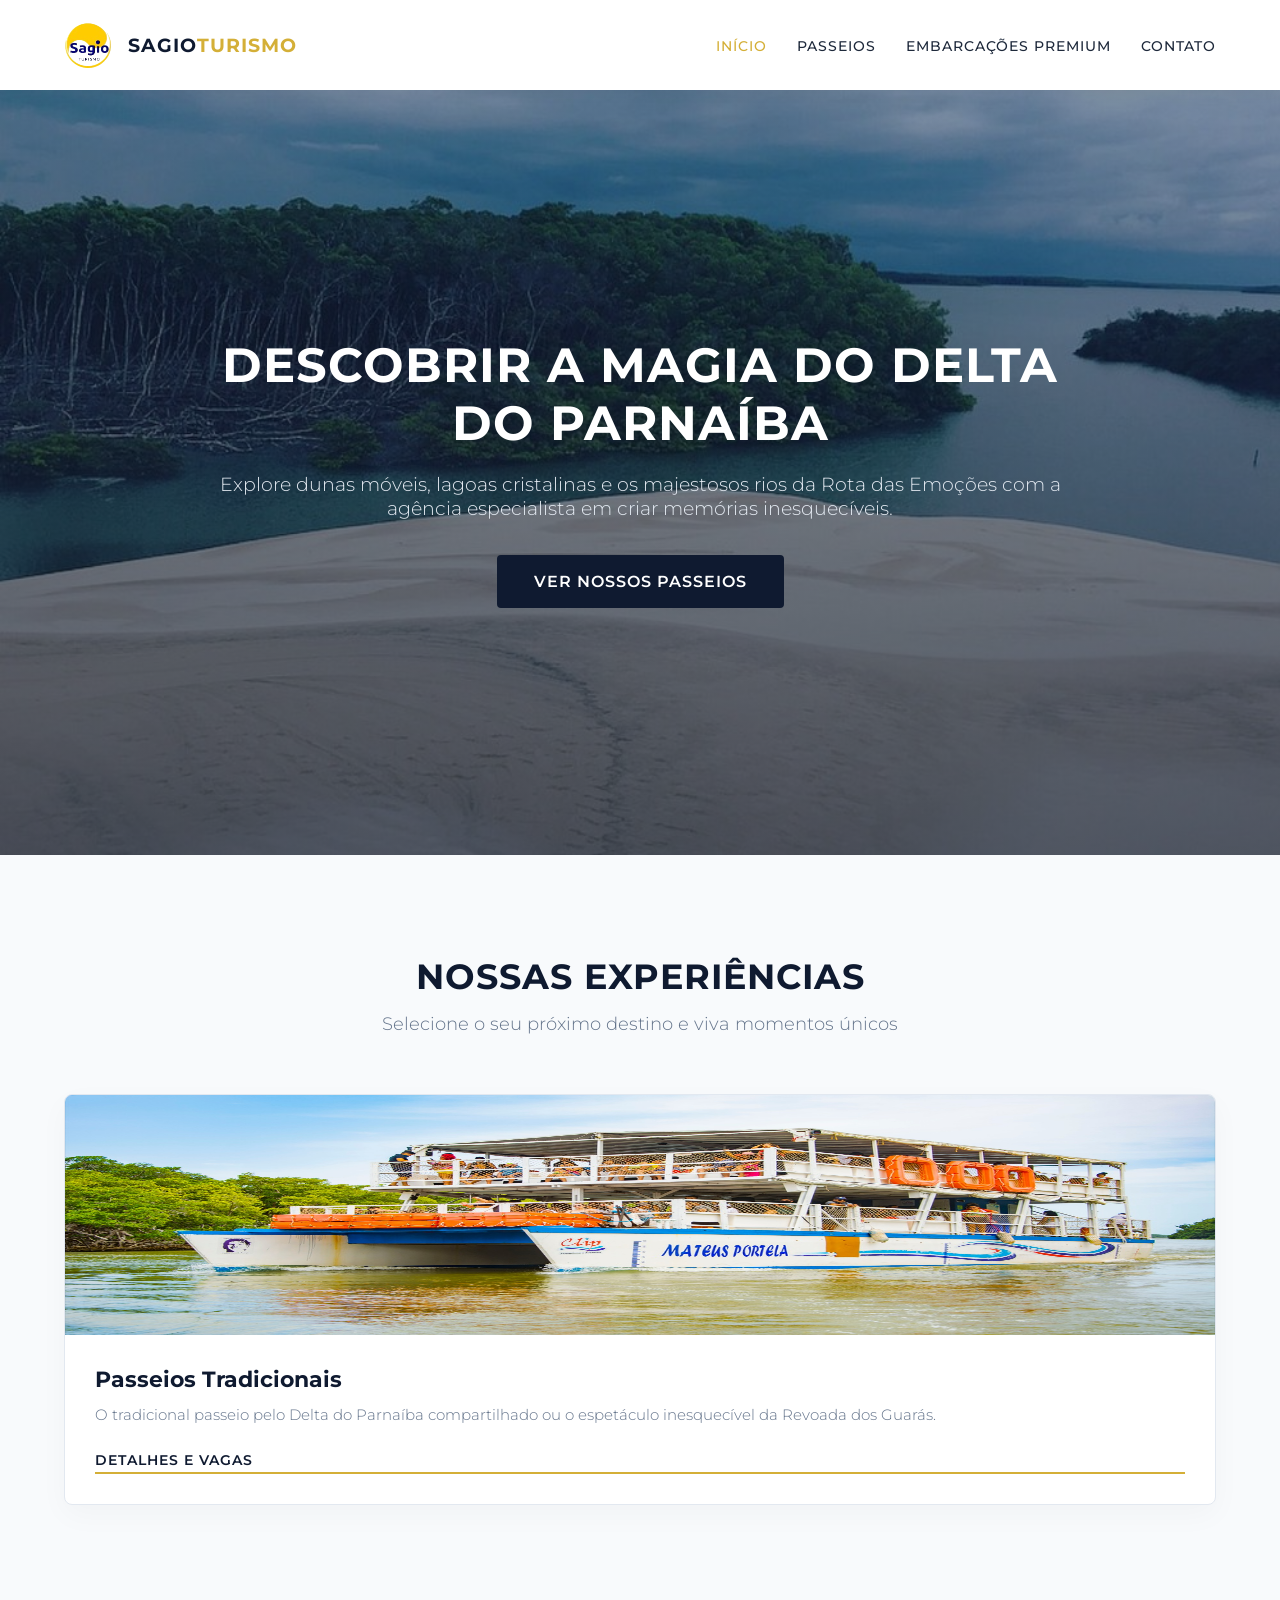
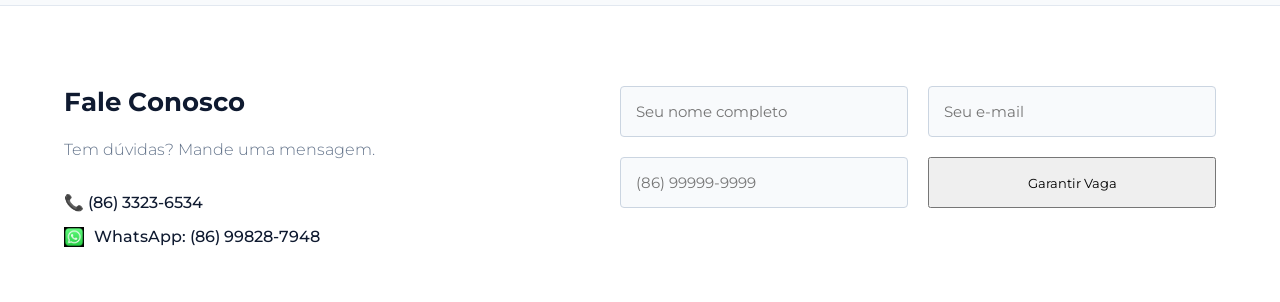
==== index.html @ fd4824ce "Corrigindo o index.html com melhoria para SEO" ====
<!DOCTYPE html>
<html lang="pt-BR">
<head>
    <meta charset="UTF-8">
    <meta name="viewport" content="width=device-width, initial-scale=1.0">
    
    <title>Sagio Turismo | Experiências Únicas na Rota das Emoções</title>
    <meta name="description" content="Explore o Delta do Parnaíba e a Rota das Emoções com a Sagio Turismo. Passeios exclusivos, lanchas premium e roteiros personalizados.">
    
    <link rel="icon" type="image/png" href="images/favicon-96x96.png" sizes="96x96" />
    <link rel="preconnect" href="https://fonts.googleapis.com">
    <link rel="preconnect" href="https://fonts.gstatic.com" crossorigin>
    <link href="https://fonts.googleapis.com/css2?family=Montserrat:wght@300;400;600;700&display=swap" rel="stylesheet">
    <link rel="stylesheet" href="css/style.css">
</head>
<body>

    <nav class="navbar" role="navigation" aria-label="Menu principal">
        <div class="logo-container">
            <img src="images/logo_Sagio2.png" alt="Logo Sagio Turismo" class="navbar-logo" width="50" height="50">
            <div class="logo-text">SAGIO<span>TURISMO</span></div>
        </div>
        <ul class="nav-menu">
            <li><a href="#" class="active">Início</a></li>
            <li><a href="passeios.html">Passeios</a></li>
            <li><a href="premium.html">Embarcações Premium</a></li>
            <li><a href="#contato">Contato</a></li>
        </ul>
    </nav>

    <header class="hero">
        <div class="hero-content">
            <h1>Descobrir a Magia do Delta do Parnaíba</h1>
            <p>Explore dunas móveis, lagoas cristalinas e os majestosos rios da Rota das Emoções com a agência especialista em criar memórias inesquecíveis.</p>
            <a href="#experiencias" class="btn-primary">Ver Nossos Passeios</a>
        </div>
    </header>

    <main>
        <section class="experiences" id="experiencias">
            <div class="section-header">
                <h2>Nossas Experiências</h2>
                <p>Selecione o seu próximo destino e viva momentos únicos</p>
            </div>

            <div class="grid-experiences">
                <article class="card-exp">
                    <img src="images/catamara.jpg" alt="Passeio de Catamarã" class="card-img" loading="lazy">
                    <div class="card-body">
                        <h3>Passeios Tradicionais</h3>
                        <p>O tradicional passeio pelo Delta do Parnaíba compartilhado ou o espetáculo inesquecível da Revoada dos Guarás.</p>
                        <a href="#contato" class="btn-card">Detalhes e Vagas</a>
                    </div>
                </article>
                </div>
        </section>

        <section id="roteiro-vcat-detalhado">
            </section>
    </main>

    <footer class="footer-contact" id="contato">
        <div class="footer-grid">
            <div class="contact-info">
                <h3>Fale Conosco</h3>
                <p>Tem dúvidas? Mande uma mensagem.</p>
                <a href="tel:8633236534" class="info-link">📞 (86) 3323-6534</a>
                <a href="https://wa.me/5586998287948" class="info-link" target="_blank" rel="noopener">
                    <img src="images/Whats.jpg" alt="WhatsApp" class="social-icon" width="24" height="24"> WhatsApp: (86) 99828-7948
                </a>
            </div>
            
            <div class="footer-form">
                <form id="form-lead">
                    <input type="text" name="nome" placeholder="Seu nome completo" required>
                    <input type="email" name="email" placeholder="Seu e-mail" required>
                    <input type="tel" name="telefone" placeholder="(86) 99999-9999" required>
                    <button type="submit">Garantir Vaga</button>
                </form>
            </div>
        </div>
    </footer>

    <script src="js/lgpd.js" defer></script>
    <script src="js/script.js" defer></script>
</body>
</html>
---- css/style.css ----
/* ==========================================================================
   RESET & VARIÁVEIS DO PROJETO
   ========================================================================== */
* {
    margin: 0;
    padding: 0;
    box-sizing: border-box;
    font-family: 'Montserrat', sans-serif;
}

:root {
    --primary: #0f1a30;     /* Azul Marinho Principal */
    --accent: #d4af37;      /* Dourado/Amarelo para realces de destaque */
    --bg-light: #f8fafc;    /* Fundo geral das seções */
    --text-dark: #1e293b;   /* Cor primária dos textos */
    --text-light: #64748b;  /* Cor secundária dos textos (mais suave) */
}

body {
    background-color: var(--bg-light);
    color: var(--text-dark);
    overflow-x: hidden;
}

a { 
    text-decoration: none; 
    color: inherit; 
}

/* ==========================================================================
   BARRA DE NAVEGAÇÃO (NAVBAR)
   ========================================================================== */
.navbar {
    display: flex;
    justify-content: space-between;
    align-items: center;
    padding: 20px 5%;
    background-color: #ffffff;
    box-shadow: 0 2px 15px rgba(0,0,0,0.05);
    position: sticky;
    top: 0;
    z-index: 1000;
}

.logo-container {
    display: flex; /* Alinha os itens na horizontal */
    align-items: center; /* Centraliza verticalmente a logo e o texto */
    gap: 15px; /* Define um espaçamento entre a logo e o texto */
}

/* Ajustes na imagem da logo se necessário */
.logo-container img {
    height: 50px; /* Ajuste a altura conforme necessário */
    width: auto; /* Mantém a proporção */
}

/* Localize e substitua o bloco .logo que você já tinha */
.logo {
    font-weight: 700;
    font-size: 1.5rem; /* Ajuste o tamanho da fonte */
    letter-spacing: 2px;
    color: var(--primary);
    margin: 0; /* Remove margens que podem quebrar o alinhamento */
}

.logo span {
    color: var(--accent);
}

.logo-text {
    font-weight: 700;
    font-size: 1.2rem;
    letter-spacing: 1px;
    color: var(--primary);
}

.logo-text span {
    color: var(--accent);
}

.nav-menu {
    display: flex;
    list-style: none;
    gap: 30px;
}

.nav-menu a {
    font-size: 0.9rem;
    font-weight: 500;
    text-transform: uppercase;
    letter-spacing: 1px;
    transition: color 0.3s;
}

.nav-menu a:hover, 
.nav-menu a.active {
    color: var(--accent);
}

/* ==========================================================================
   SEÇÃO HERO (TOPO DO SITE) - ATUALIZADO COM IMAGEM DO DELTA
   ========================================================================== */
.hero {
    position: relative;
    height: 85vh;
    display: flex;
    align-items: center;
    justify-content: center;
    text-align: center;
    color: #ffffff;
    /* Linha atualizada com imagem aérea conceitual dos canais e dunas do Delta */
    background: linear-gradient(rgba(15, 26, 48, 0.45), rgba(15, 26, 48, 0.7)), 
                url(../images/delta.jpg) no-repeat center center/cover;
    padding: 0 20px;
}

.hero-content { 
    max-width: 900px; 
}

.hero h1 {
    font-size: 3rem;
    font-weight: 700;
    text-transform: uppercase;
    letter-spacing: 1px;
    line-height: 1.2;
    margin-bottom: 20px;
}

.hero p {
    font-size: 1.2rem;
    font-weight: 300;
    margin-bottom: 35px;
    color: #e2e8f0;
}

.btn-primary {
    display: inline-block;
    background-color: var(--primary);
    color: #ffffff;
    padding: 15px 35px;
    font-weight: 600;
    text-transform: uppercase;
    letter-spacing: 1px;
    border-radius: 4px;
    transition: all 0.3s ease;
    border: 2px solid var(--primary);
}

.btn-primary:hover {
    background-color: transparent;
    color: var(--primary);
    border-color: var(--primary);
}

/* ==========================================================================
   SEÇÃO DE EXPERIÊNCIAS (CARDS)
   ========================================================================== */
.experiences {
    padding: 100px 5%;
    max-width: 1400px;
    margin: 0 auto;
}

.section-header {
    text-align: center;
    margin-bottom: 60px;
}

.section-header h2 {
    font-size: 2.2rem;
    color: var(--primary);
    text-transform: uppercase;
    letter-spacing: 1px;
    margin-bottom: 15px;
}

.section-header p {
    color: var(--text-light);
    font-size: 1.1rem;
    font-weight: 300;
}

.grid-experiences {
    display: grid;
    grid-template-columns: repeat(auto-fit, minmax(350px, 1fr));
    gap: 40px;
}

.card-exp {
    background: #ffffff;
    border-radius: 8px;
    overflow: hidden;
    box-shadow: 0 10px 30px rgba(0,0,0,0.03);
    border: 1px solid #e2e8f0;
    transition: transform 0.3s, box-shadow 0.3s;
    display: flex;
    flex-direction: column;
}

.card-exp:hover {
    transform: translateY(-5px);
    box-shadow: 0 15px 35px rgba(15, 26, 48, 0.1);
}

/* Borda dourada sutil para destacar a opção Premium */
.card-destaque {
    border: 1px solid var(--accent);
}

.card-img {
    height: 240px;
    background-size: cover;
    background-position: center;
}

.card-body {
    padding: 30px;
    flex-grow: 1;
    display: flex;
    flex-direction: column;
}

.card-body h3 {
    font-size: 1.4rem;
    color: var(--primary);
    margin-bottom: 10px;
}

.card-body p {
    color: var(--text-light);
    font-size: 0.95rem;
    line-height: 1.6;
    margin-bottom: 25px;
    font-weight: 300;
}

.card-footer {
    margin-top: auto;
    display: flex;
    justify-content: space-between;
    align-items: center;
    border-top: 1px solid #f1f5f9;
    padding-top: 20px;
}

.btn-card {
    font-size: 0.85rem;
    font-weight: 600;
    text-transform: uppercase;
    letter-spacing: 1px;
    color: var(--primary);
    border-bottom: 2px solid var(--accent);
    padding-bottom: 4px;
    transition: color 0.3s;
}

.btn-card:hover { 
    color: var(--accent); 
}

.btn-card-destaque {
    color: var(--accent);
}

/* ==========================================================================
   SEÇÃO TESTEMUNHOS (AVALIAÇÕES)
   ========================================================================== */
.testimonials {
    background-color: var(--primary);
    color: #ffffff;
    padding: 100px 5%;
    text-align: center;
}

.testimonials h2 {
    font-size: 2rem;
    text-transform: uppercase;
    margin-bottom: 50px;
    letter-spacing: 1px;
}

.testimonials-grid {
    display: flex;
    justify-content: center;
    gap: 30px;
    flex-wrap: wrap;
    max-width: 1200px;
    margin: 0 auto;
}

.card-review {
    background-color: #1a2846;
    padding: 35px;
    border-radius: 6px;
    width: calc(33.333% - 20px);
    min-width: 300px;
    text-align: left;
    border: 1px solid rgba(212, 175, 55, 0.1);
}

.stars { 
    color: var(--accent); 
    margin-bottom: 15px; 
    font-size: 1.1rem; 
}

.card-review p { 
    font-weight: 300; 
    line-height: 1.6; 
    color: #cbd5e1; 
    font-style: italic; 
}

.card-review h4 { 
    margin-top: 20px; 
    font-size: 0.95rem; 
    font-weight: 600; 
    color: #ffffff; 
}

/* ==========================================================================
   RODAPÉ & FORMULÁRIO DE CONTATO
   ========================================================================== */
.footer-contact {
    padding: 80px 5% 40px;
    background-color: #ffffff;
    border-top: 1px solid #e2e8f0;
}

.footer-grid {
    max-width: 1200px;
    margin: 0 auto;
    display: grid;
    grid-template-columns: 1fr 1.2fr;
    gap: 60px;
}

.contact-info h3 { 
    font-size: 1.6rem; 
    color: var(--primary); 
    margin-bottom: 20px; 
}

.contact-info p { 
    color: var(--text-light); 
    margin-bottom: 30px; 
    font-weight: 300; 
    line-height: 1.6; 
}

.info-link { 
    display: block; 
    margin-bottom: 15px; 
    font-weight: 500; 
    color: var(--primary); 
}

.link-wpp {
    color: #25d366;
}

.link-insta {
    color: #e1306c; /* Tom de rosa/gradiente característico do Instagram */
    transition: opacity 0.3s;
}

.link-insta:hover {
    opacity: 0.8;
}

.endereco {
    margin-top: 20px; 
    font-size: 0.9rem;
}

.footer-form form {
    display: grid;
    grid-template-columns: 1fr 1fr;
    gap: 20px;
}

#form-lead input:focus {
    border-color: #007bff; /* Ou a cor de destaque do seu tema */
    box-shadow: 0 0 5px rgba(0, 123, 255, 0.2);
    outline: none;
}

.form-full { 
    grid-column: span 2; 
}

.footer-form input, 
.footer-form textarea {
    width: 100%;
    padding: 15px;
    border: 1px solid #cbd5e1;
    border-radius: 4px;
    background-color: #f8fafc;
    font-size: 0.95rem;
}

.footer-form input:focus, 
.footer-form textarea:focus {
    outline: none; 
    border-color: var(--primary);
}

.btn-submit {
    grid-column: span 2;
    background-color: var(--primary);
    color: white;
    border: none;
    padding: 16px;
    text-transform: uppercase;
    font-weight: 600;
    letter-spacing: 1px;
    cursor: pointer;
    border-radius: 4px;
    transition: background 0.3s;
}

.btn-submit:hover { 
    background-color: #1a2d52; 
}

.copyright {
    text-align: center;
    margin-top: 60px;
    padding-top: 20px;
    border-top: 1px solid #e2e8f0;
    font-size: 0.85rem;
    color: var(--text-light);
}

/* ==========================================================================
   MEDIA QUERIES (RESPONSIVIDADE SMARTPHONE / TABLET)
   ========================================================================== */
@media (max-width: 968px) {
    .navbar { 
        flex-direction: column; 
        gap: 20px; 
    }
    .hero h1 { 
        font-size: 2.2rem; 
    }
    .footer-grid { 
        grid-template-columns: 1fr; 
        gap: 40px; 
    }
    .card-review { 
        width: 100%; 
    }
}

/* Estilização para as logos das redes sociais no rodapé */
.contact-info .info-link {
    display: flex;
    align-items: center; /* Alinha verticalmente a imagem com o texto */
    gap: 10px;           /* Dá um espaço de 10px entre a logo e o texto */
}

.social-icon {
    width: 20px;         /* Define uma largura padrão elegante */
    height: auto;        /* Mantém a proporção da imagem */
    object-fit: contain;
}

/* ==========================================================================
   ESTILOS ADICIONAIS PARA OS DOIS CARDS VCAT E COMPARAÇÃO
   ========================================================================== */
.card-destaque-vcat24 {
    border: 1px solid rgba(194, 157, 44, 0.3);
    box-shadow: 0 10px 25px rgba(194, 157, 44, 0.05);
}

.card-tag-vcat {
    font-size: 0.75rem;
    font-weight: 700;
    color: var(--text-light);
    text-transform: uppercase;
    margin-bottom: 5px;
}

.card-tag-vcat24 {
    font-size: 0.75rem;
    font-weight: 700;
    color: #c29d2c;
    text-transform: uppercase;
    margin-bottom: 5px;
    letter-spacing: 0.5px;
}

.vcat-quick-info {
    display: flex;
    gap: 15px;
    margin: 10px 0 15px 0;
    font-size: 0.85rem;
    color: var(--text-light);
    font-weight: 600;
}

/* Painel de Detalhamento */
.roteiro-detalhado-container {
    margin-top: 60px;
    background-color: #ffffff;
    border-radius: 8px;
    padding: 40px;
    box-shadow: 0 10px 30px rgba(0,0,0,0.05);
    border: 1px solid #e2e8f0;
    scroll-margin-top: 90px;
}

.roteiro-header { text-align: center; margin-bottom: 35px; border-bottom: 1px solid #f1f5f9; padding-bottom: 20px; }
.roteiro-header h2 { color: var(--primary); font-size: 1.8rem; margin-bottom: 8px; }
.roteiro-header p { color: var(--text-light); font-size: 0.95rem; }
.roteiro-grid-conteudo { display: grid; grid-template-columns: 1.1fr 1fr; gap: 40px; }
.roteiro-grid-conteudo h3 { color: var(--primary); font-size: 1.25rem; margin-bottom: 20px; padding-bottom: 5px; border-bottom: 2px solid var(--accent); display: inline-block; }

.lista-paradas { list-style: none; }
.lista-paradas li { margin-bottom: 15px; font-size: 0.95rem; line-height: 1.6; display: flex; align-items: flex-start; gap: 12px; }
.badge-parada { background-color: var(--primary); color: #ffffff; font-size: 0.75rem; font-weight: 700; padding: 3px 8px; border-radius: 4px; min-width: 32px; text-align: center; margin-top: 2px; }

.alert-nao-incluso { background-color: #fff5f5; border-left: 4px solid #f56565; padding: 15px; border-radius: 4px; margin-top: 25px; font-size: 0.9rem; color: #c53030; }

/* Caixas de Especificações Técnicas */
.box-especificacao-vcat { background-color: #f8fafc; border: 1px solid #e2e8f0; border-radius: 6px; padding: 20px; margin-bottom: 15px; }
.destaque-box { border-left: 4px solid #c29d2c; background-color: #fffdf5; }
.box-especificacao-vcat h4 { color: var(--primary); font-size: 1.05rem; margin-bottom: 12px; display: flex; justify-content: space-between; align-items: center; }
.box-especificacao-vcat h4 span { font-size: 0.85rem; color: var(--text-light); font-weight: 400; }

.lista-comodidades { list-style: none; display: grid; grid-template-columns: 1fr; gap: 6px; }
.lista-comodidades li { font-size: 0.85rem; color: #475569; display: flex; align-items: center; gap: 8px; }
.lista-comodidades li::before { content: "✓"; color: #10b981; font-weight: bold; }
.lista-comodidades li.item-vip::before { content: "✦"; color: #c29d2c; }
.lista-comodidades li.item-vip { color: #b45309; font-weight: 500; }

.btn-reserva-vcat { display: block; text-align: center; background-color: var(--primary); color: white; padding: 14px; font-weight: 600; text-transform: uppercase; font-size: 0.85rem; letter-spacing: 1px; border-radius: 4px; transition: background 0.3s; margin-top: 20px; }
.btn-reserva-vcat:hover { background-color: #1a2d52; }

@media (max-width: 850px) {
    .roteiro-grid-conteudo { grid-template-columns: 1fr; gap: 30px; }
}

.footer-premium {
    text-align: center;
    padding: 40px 20px;
    background-color: #070e1a;
    border-top: 1px solid rgba(212, 175, 55, 0.1);
    font-size: 0.9rem;
    color: var(--text-muted);
}

.footer-premium a {
    color: var(--accent);
    font-weight: 600;
    margin-left: 5px;
    transition: color 0.3s;
}

.footer-premium a:hover {
    color: #ffffff;
}

.copyright-premium {
    margin-top: 15px;
    font-size: 0.8rem;
    opacity: 0.6;
}

.footer-premium {
    width: 100%;
    padding: 30px 0;
    background-color: #0f1a30; /* Mantém o fundo escuro padrão da página premium */
    border-top: 1px solid rgba(255, 255, 255, 0.1);
}

.copyright {
    text-align: center;
    font-size: 0.85rem;
    color: #252424; /* Texto branco para contrastar com o fundo escuro */
    opacity: 0.8;
    line-height: 1.6;
}

.copyright .footer-link-item {
    color: #c29d2c; /* Cor dourada para o link de política */
    text-decoration: none;
    font-weight: 500;
    transition: text-decoration 0.3s;
}

.copyright .footer-link-item:hover {
    text-decoration: underline;
}

/* ==========================================================================
   ESTILIZAÇÃO FIXA E CORRETA DO BANNER DE PRIVACIDADE (LGPD)
   ========================================================================== */
.lgpd-banner {
    position: fixed;
    bottom: 0;
    left: 0;
    width: 100%;
    background-color: #0f1a30 !important; /* Força o fundo escuro premium */
    color: #ffffff !important;
    box-shadow: 0 -4px 20px rgba(0, 0, 0, 0.2);
    z-index: 99999; /* Garante que ele fique acima de qualquer elemento ou footer */
    padding: 20px 5%;
    box-sizing: border-box;
    transition: transform 0.4s ease, opacity 0.4s ease;
    display: block; /* Garante a exibição do bloco */
}

/* Quando estiver oculto */
.lgpd-banner.hidden {
    transform: translateY(100%) !important;
    opacity: 0 !important;
    pointer-events: none;
}

.lgpd-content {
    max-width: 1200px;
    margin: 0 auto;
    display: flex;
    justify-content: space-between;
    align-items: center;
    gap: 20px;
    flex-wrap: wrap;
}

.lgpd-content p {
    font-family: 'Montserrat', sans-serif;
    font-size: 0.85rem !important;
    line-height: 1.6 !important;
    margin: 0;
    color: #cbd5e1 !important;
    flex: 1;
    min-width: 280px;
    text-align: left;
}

.lgpd-content a {
    color: #c29d2c !important; /* Tom dourado da Sagio */
    text-decoration: underline !important;
    font-weight: 600;
}

.lgpd-content a:hover {
    color: #ffffff !important;
}

.btn-lgpd {
    background-color: #c29d2c !important;
    color: #0f1a30 !important;
    border: none !important;
    padding: 12px 24px;
    font-family: 'Montserrat', sans-serif;
    font-size: 0.85rem !important;
    font-weight: 700 !important;
    border-radius: 4px;
    cursor: pointer;
    text-transform: uppercase;
    letter-spacing: 0.5px;
    transition: background-color 0.3s;
    white-space: nowrap;
}

.btn-lgpd:hover {
    background-color: #e5b834 !important;
}

/* Ajuste para celulares */
@media (max-width: 768px) {
    .lgpd-content {
        flex-direction: column;
        align-items: stretch;
        text-align: center;
        gap: 15px;
    }
    .lgpd-content p {
        text-align: center;
    }
    .btn-lgpd {
        width: 100%;
    }
}
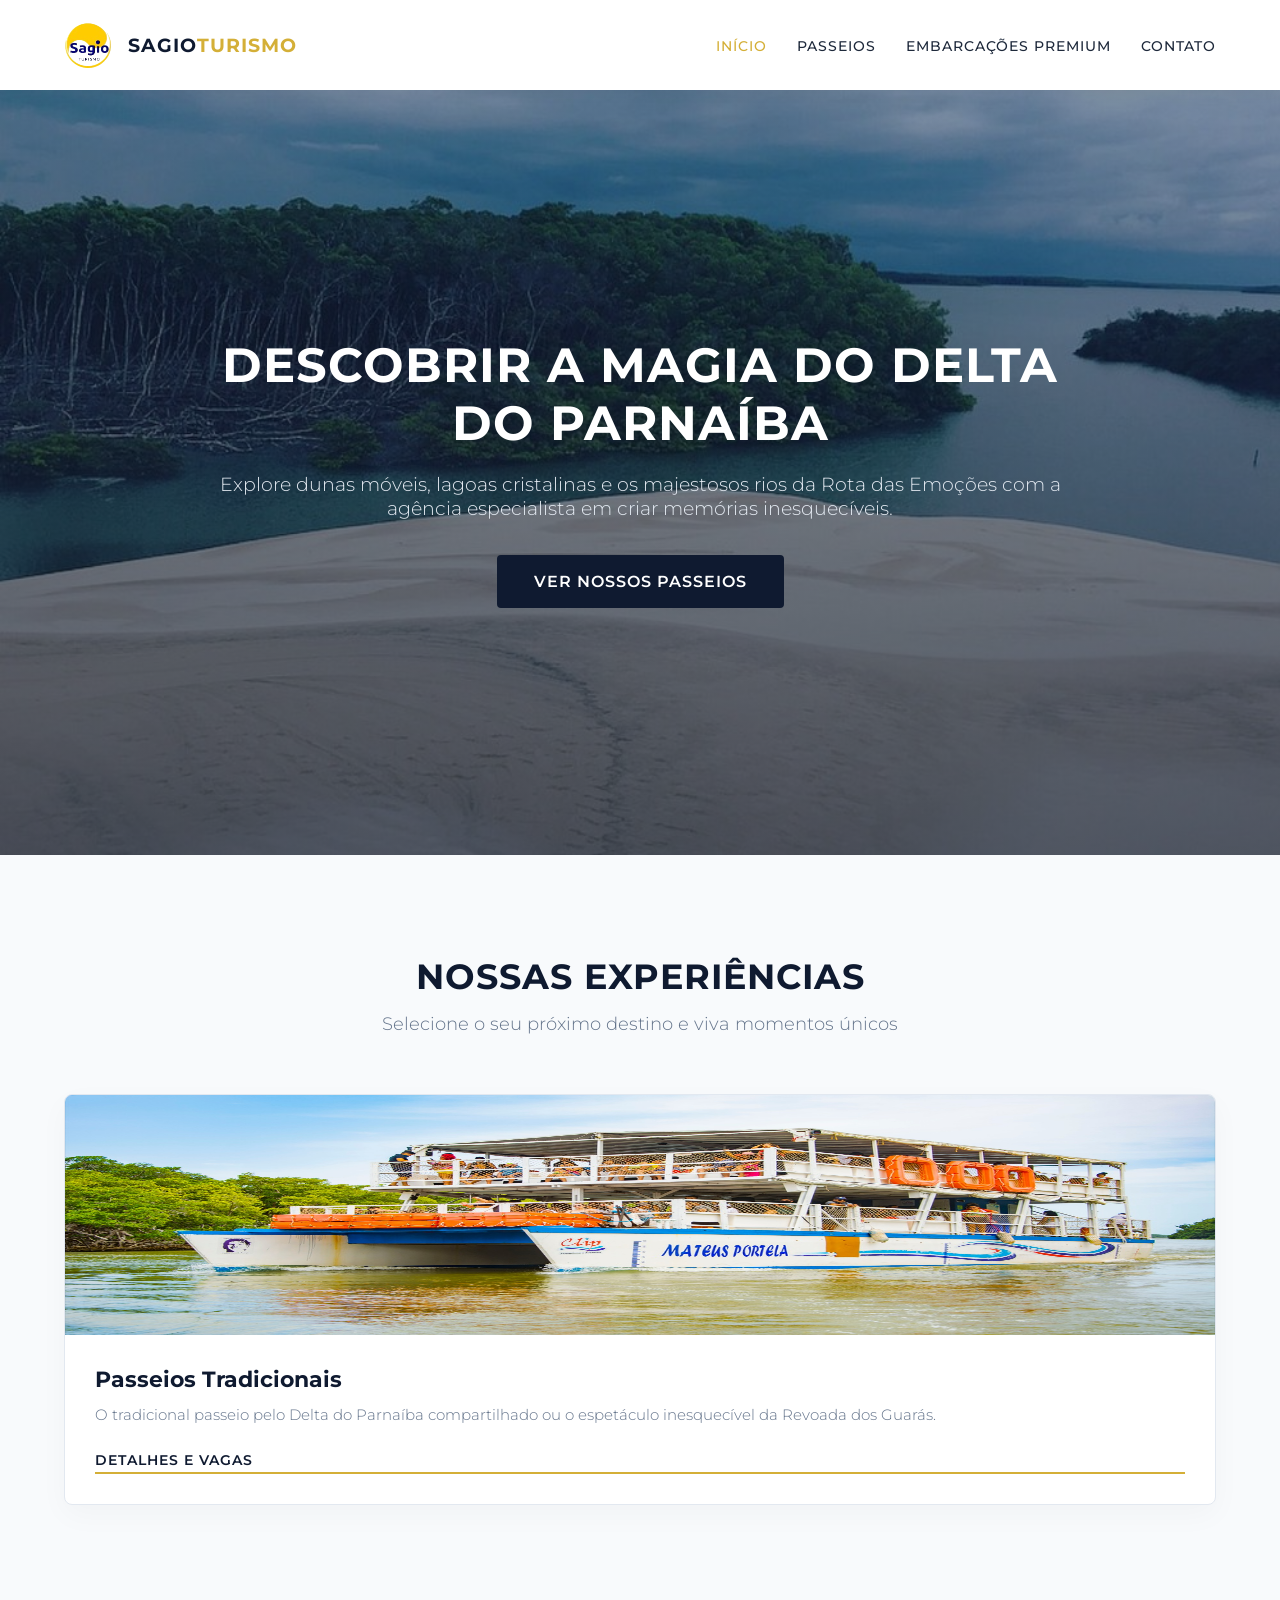
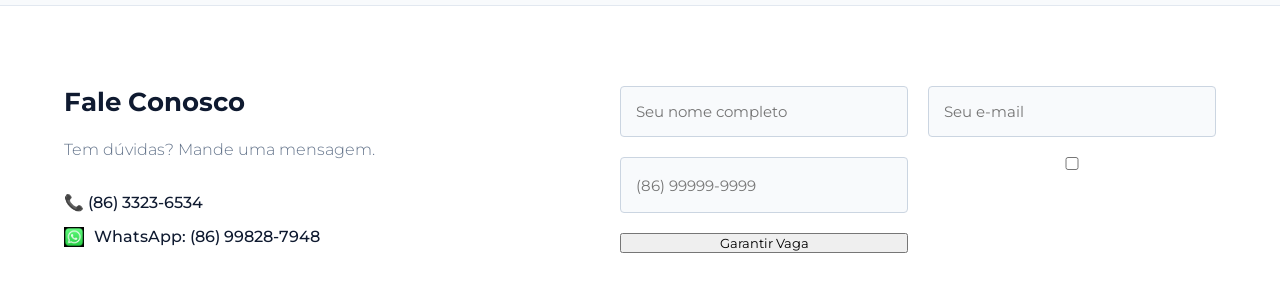
==== commit ccbec7e2: "Corrigindo o index.html, conexao_postgres.php e o salvar_lead.php" ====
--- a/index.html
+++ b/index.html
@@ -75,6 +75,12 @@
                     <input type="text" name="nome" placeholder="Seu nome completo" required>
                     <input type="email" name="email" placeholder="Seu e-mail" required>
                     <input type="tel" name="telefone" placeholder="(86) 99999-9999" required>
+                    
+                    <label style="font-size: 0.8rem; color: #fff; display: block; margin-bottom: 10px;">
+                        <input type="checkbox" name="lgpd_consentimento" value="accepted" required>
+                        Concordo com a coleta dos meus dados para contato.
+                    </label>
+                    
                     <button type="submit">Garantir Vaga</button>
                 </form>
             </div>
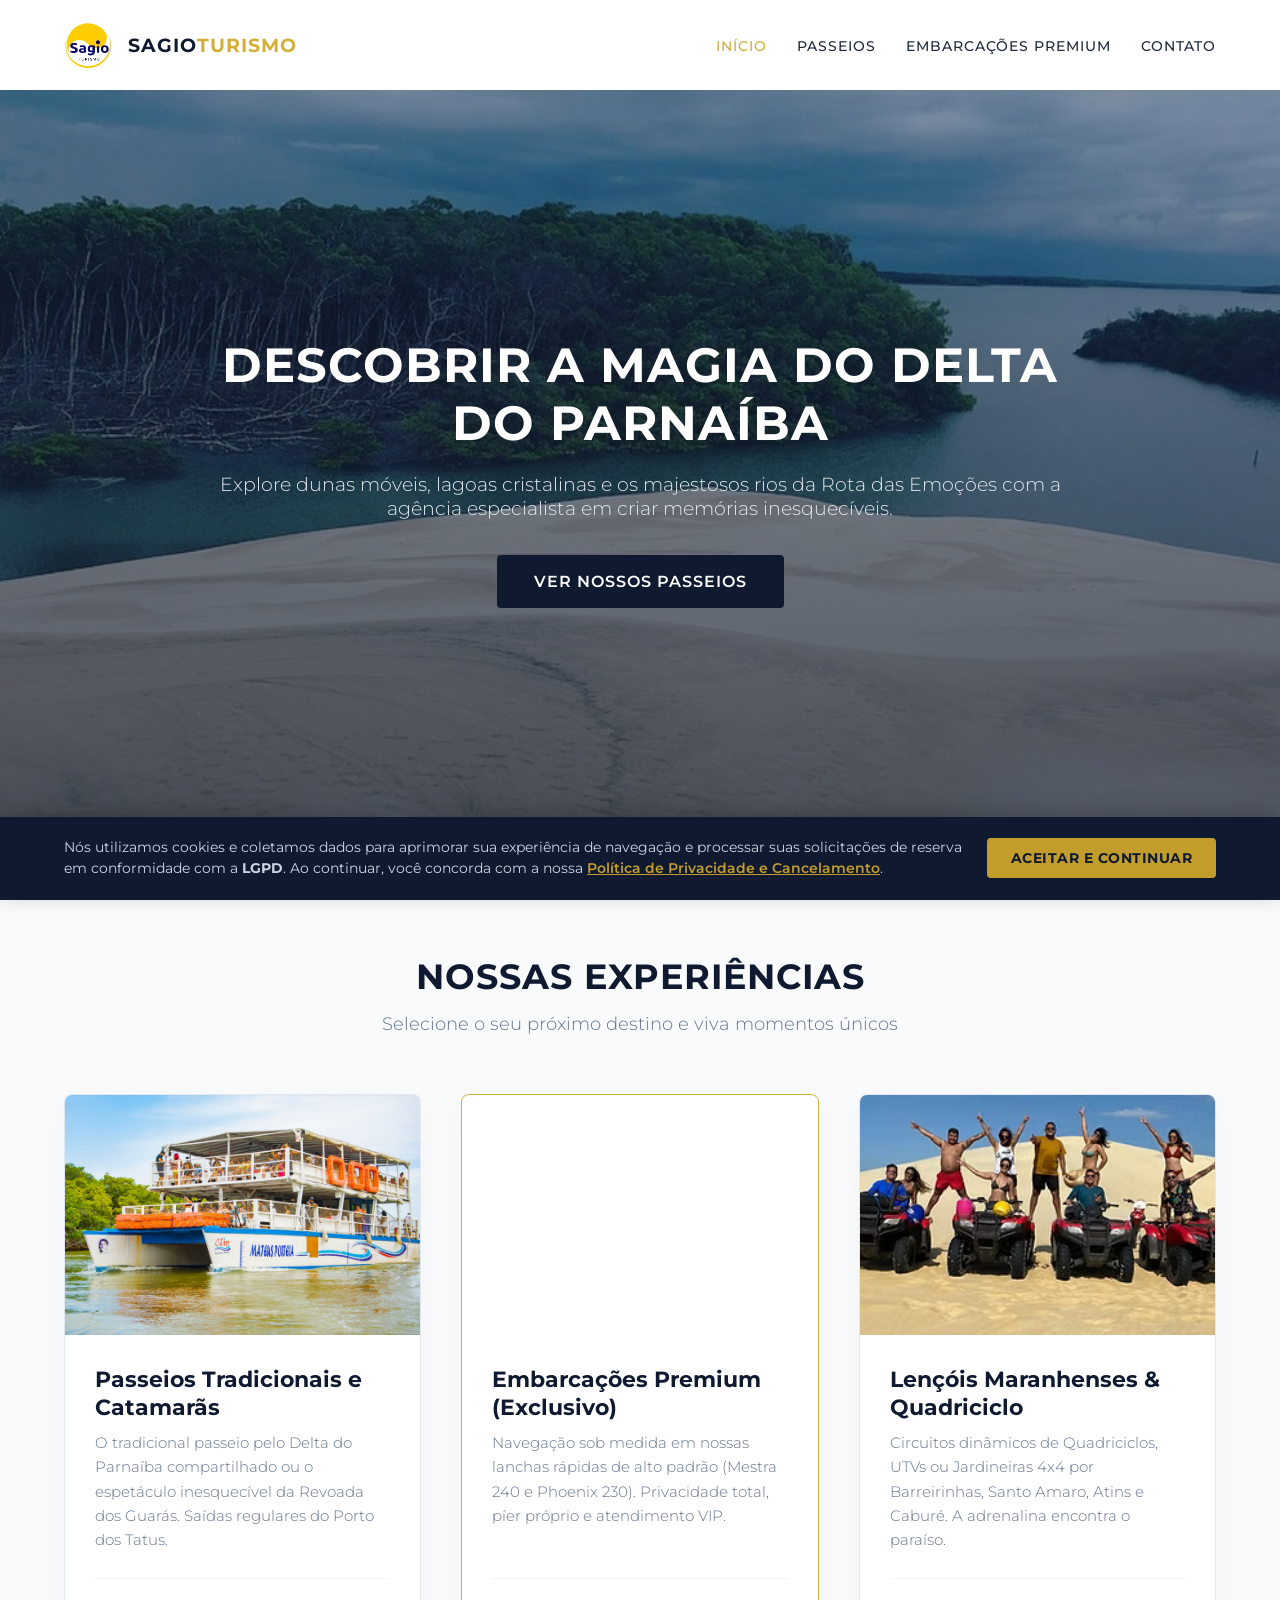
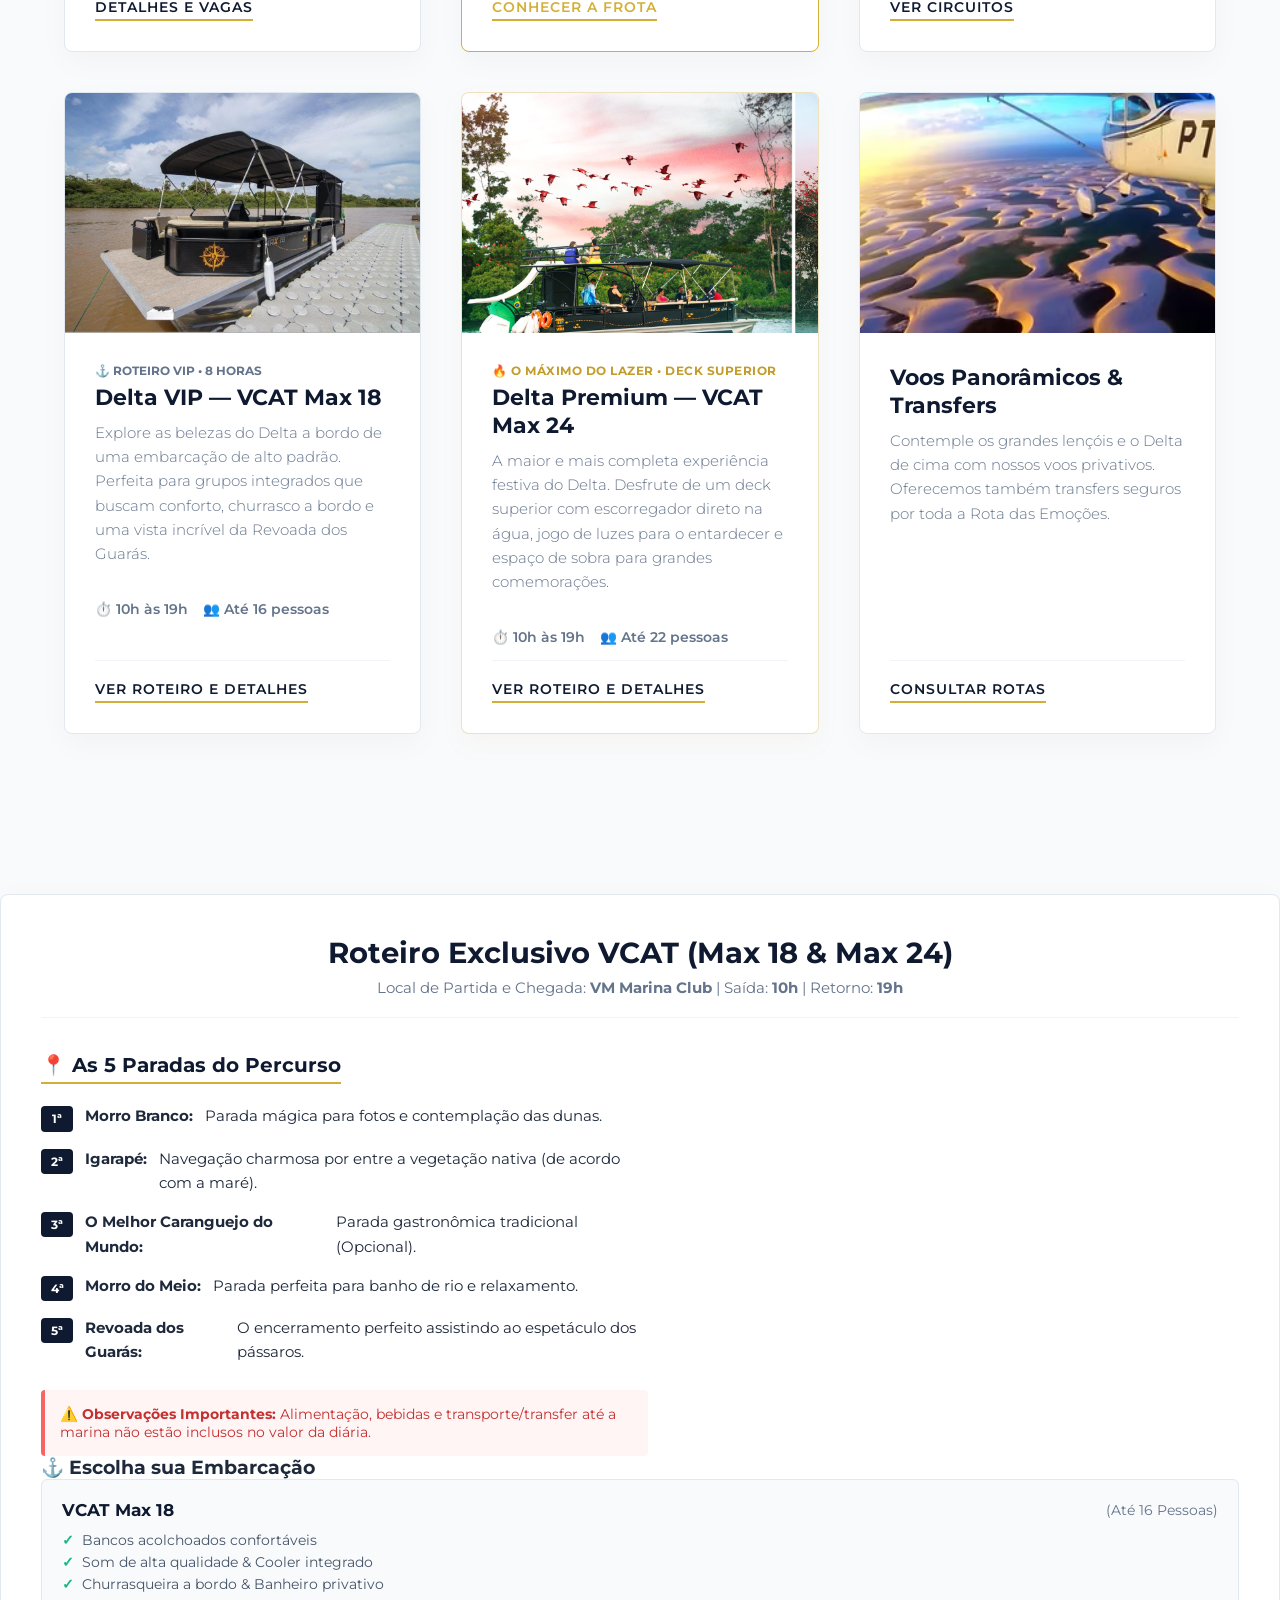
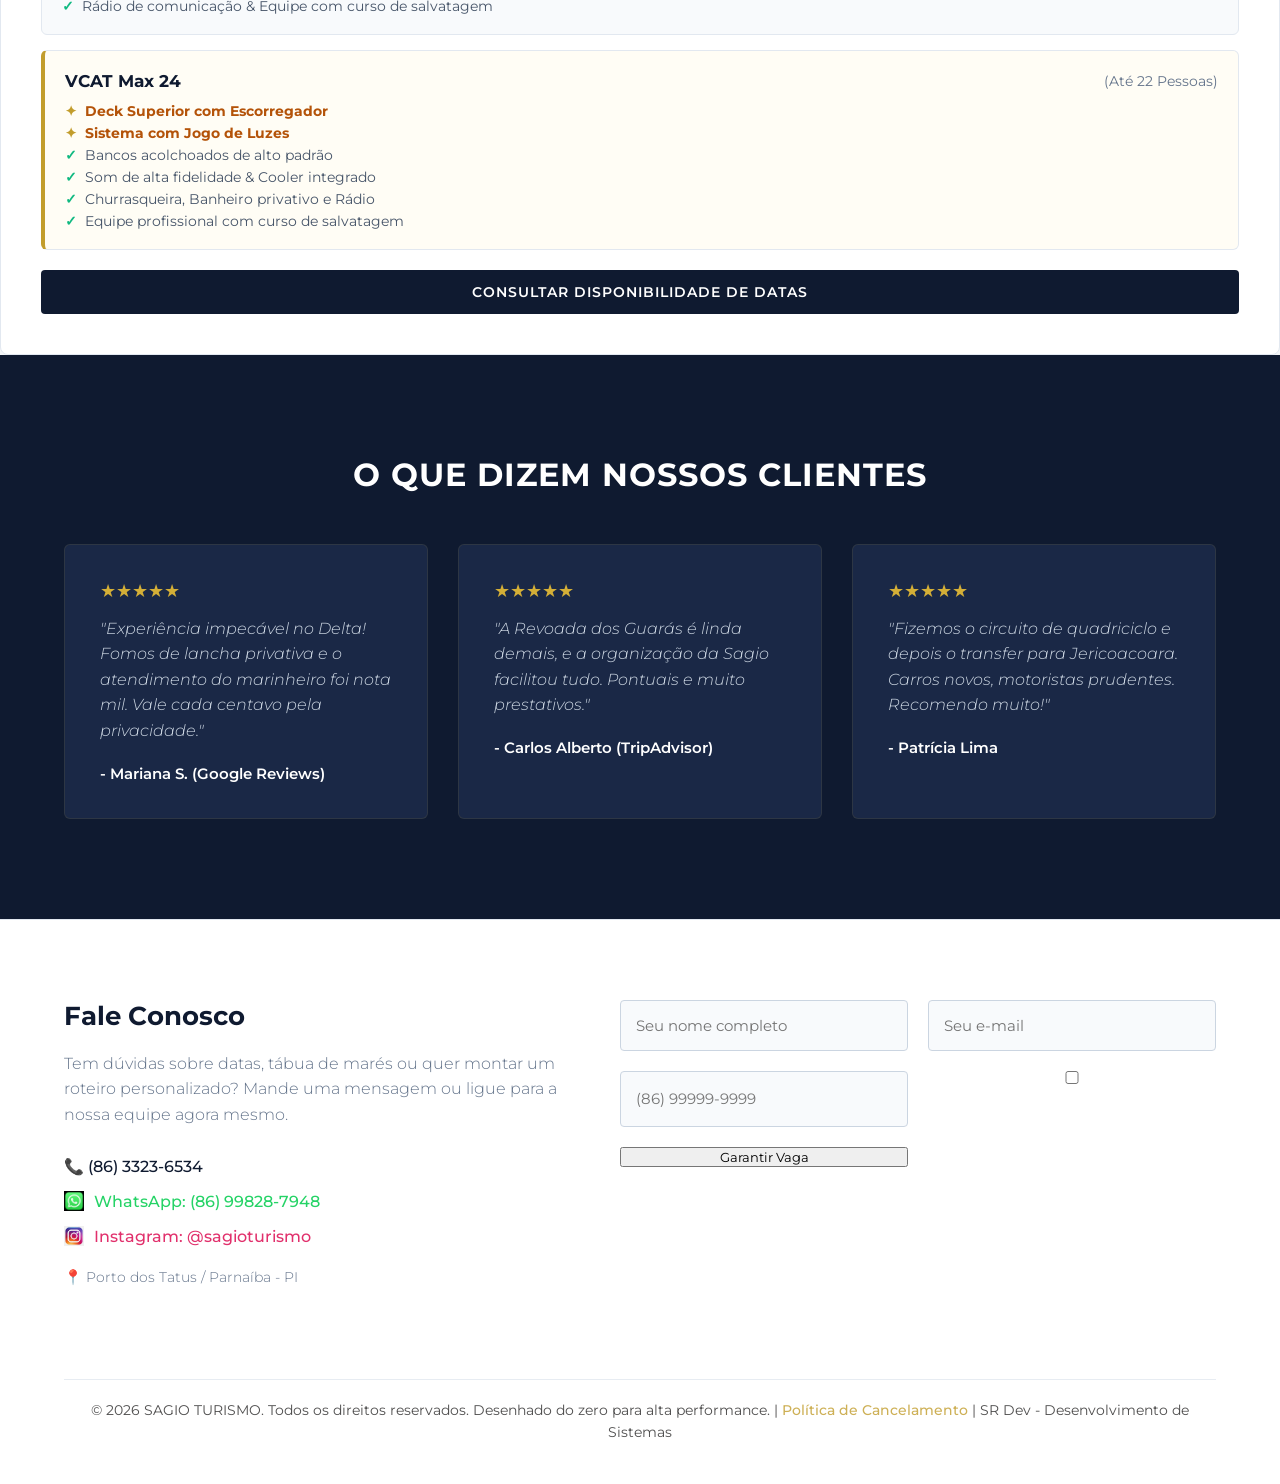
==== commit 2b0f86e3: "Código index.html corrigido" ====
--- a/index.html
+++ b/index.html
@@ -4,20 +4,21 @@
     <meta charset="UTF-8">
     <meta name="viewport" content="width=device-width, initial-scale=1.0">
     
+    <link rel="icon" type="image/png" href="images/favicon-96x96.png" sizes="96x96" />
+    <link rel="icon" type="image/x-icon" href="images/logo_sagio.png">
+        
     <title>Sagio Turismo | Experiências Únicas na Rota das Emoções</title>
-    <meta name="description" content="Explore o Delta do Parnaíba e a Rota das Emoções com a Sagio Turismo. Passeios exclusivos, lanchas premium e roteiros personalizados.">
     
-    <link rel="icon" type="image/png" href="images/favicon-96x96.png" sizes="96x96" />
     <link rel="preconnect" href="https://fonts.googleapis.com">
     <link rel="preconnect" href="https://fonts.gstatic.com" crossorigin>
-    <link href="https://fonts.googleapis.com/css2?family=Montserrat:wght@300;400;600;700&display=swap" rel="stylesheet">
+    <link href="https://fonts.googleapis.com/css2?family=Montserrat:wght@300;400;500;600;700&display=swap" rel="stylesheet">
     <link rel="stylesheet" href="css/style.css">
 </head>
 <body>
 
     <nav class="navbar" role="navigation" aria-label="Menu principal">
         <div class="logo-container">
-            <img src="images/logo_Sagio2.png" alt="Logo Sagio Turismo" class="navbar-logo" width="50" height="50">
+            <img src="images/logo_Sagio2.png" alt="Sagio Turismo" class="navbar-logo">
             <div class="logo-text">SAGIO<span>TURISMO</span></div>
         </div>
         <ul class="nav-menu">
@@ -45,31 +46,176 @@
 
             <div class="grid-experiences">
                 <article class="card-exp">
-                    <img src="images/catamara.jpg" alt="Passeio de Catamarã" class="card-img" loading="lazy">
-                    <div class="card-body">
-                        <h3>Passeios Tradicionais</h3>
-                        <p>O tradicional passeio pelo Delta do Parnaíba compartilhado ou o espetáculo inesquecível da Revoada dos Guarás.</p>
-                        <a href="#contato" class="btn-card">Detalhes e Vagas</a>
-                    </div>
-                </article>
-                </div>
+                    <div class="card-img" style="background-image: url('images/catamara.jpg');"></div>
+                    <div class="card-body">
+                        <h3>Passeios Tradicionais e Catamarãs</h3>
+                        <p>O tradicional passeio pelo Delta do Parnaíba compartilhado ou o espetáculo inesquecível da Revoada dos Guarás. Saídas regulares do Porto dos Tatus.</p>
+                        <div class="card-footer">
+                            <a href="#contato" class="btn-card">Detalhes e Vagas</a>
+                        </div>
+                    </div>
+                </article>
+
+                <article class="card-exp card-destaque">
+                    <div class="card-img" style="background-image: url('https://images.unsplash.com/photo-1567899378494-47b22a2ae96a?auto=format&fit=crop&w=600&q=80');"></div>
+                    <div class="card-body">
+                        <h3>Embarcações Premium (Exclusivo)</h3>
+                        <p>Navegação sob medida em nossas lanchas rápidas de alto padrão (Mestra 240 e Phoenix 230). Privacidade total, píer próprio e atendimento VIP.</p>
+                        <div class="card-footer">
+                            <a href="premium.html" class="btn-card btn-card-destaque">Conhecer a Frota</a>
+                        </div>
+                    </div>
+                </article>
+
+                <article class="card-exp">
+                    <div class="card-img" style="background-image: url('images/quadriciclos.png');"></div>
+                    <div class="card-body">
+                        <h3>Lençóis Maranhenses & Quadriciclo</h3>
+                        <p>Circuitos dinâmicos de Quadriciclos, UTVs ou Jardineiras 4x4 por Barreirinhas, Santo Amaro, Atins e Caburé. A adrenalina encontra o paraíso.</p>
+                        <div class="card-footer">
+                            <a href="passeios.html" class="btn-card">Ver Circuitos</a>
+                        </div>
+                    </div>
+                </article>
+
+                <article class="card-exp">
+                    <div class="card-img" style="background-image: url('images/DeltaParnaiba.jpeg');"></div>
+                    <div class="card-body">
+                        <div class="card-tag-vcat">⚓ Roteiro VIP • 8 Horas</div>
+                        <h3>Delta VIP — VCAT Max 18</h3>
+                        <p>Explore as belezas do Delta a bordo de uma embarcação de alto padrão. Perfeita para grupos integrados que buscam conforto, churrasco a bordo e uma vista incrível da Revoada dos Guarás.</p>
+                        <div class="vcat-quick-info">
+                            <span>⏱️ 10h às 19h</span>
+                            <span>👥 Até 16 pessoas</span>
+                        </div>
+                        <div class="card-footer">
+                            <a href="#roteiro-vcat-detalhado" class="btn-card btn-card-vcat">Ver Roteiro e Detalhes</a>
+                        </div>
+                    </div>
+                </article>
+
+                <article class="card-exp card-destaque-vcat24">
+                    <div class="card-img" style="background-image: url('images/delta_guaras.jpeg');"></div>
+                    <div class="card-body">
+                        <div class="card-tag-vcat24">🔥 O Máximo do Lazer • Deck Superior</div>
+                        <h3>Delta Premium — VCAT Max 24</h3>
+                        <p>A maior e mais completa experiência festiva do Delta. Desfrute de um deck superior com escorregador direto na água, jogo de luzes para o entardecer e espaço de sobra para grandes comemorações.</p>
+                        <div class="vcat-quick-info">
+                            <span>⏱️ 10h às 19h</span>
+                            <span>👥 Até 22 pessoas</span>
+                        </div>
+                        <div class="card-footer">
+                            <a href="#roteiro-vcat-detalhado" class="btn-card btn-card-vcat">Ver Roteiro e Detalhes</a>
+                        </div>
+                    </div>
+                </article>
+
+                <article class="card-exp">
+                    <div class="card-img" style="background-image: url('images/voo_panoramico.png');"></div>
+                    <div class="card-body">
+                        <h3>Voos Panorâmicos & Transfers</h3>
+                        <p>Contemple os grandes lençóis e o Delta de cima com nossos voos privativos. Oferecemos também transfers seguros por toda a Rota das Emoções.</p>
+                        <div class="card-footer">
+                            <a href="#contato" class="btn-card">Consultar Rotas</a>
+                        </div>
+                    </div>
+                </article>
+            </div>
         </section>
 
-        <section id="roteiro-vcat-detalhado">
-            </section>
+        <section id="roteiro-vcat-detalhado" class="roteiro-detalhado-container">
+            <div class="roteiro-header">
+                <h2>Roteiro Exclusivo VCAT (Max 18 & Max 24)</h2>
+                <p>Local de Partida e Chegada: <strong>VM Marina Club</strong> | Saída: <strong>10h</strong> | Retorno: <strong>19h</strong></p>
+            </div>
+    
+            <div class="roteiro-grid-conteudo">
+                <div class="itinerario-passos">
+                    <h3>📍 As 5 Paradas do Percurso</h3>
+                    <ul class="lista-paradas">
+                        <li><span class="badge-parada">1ª</span> <strong>Morro Branco:</strong> Parada mágica para fotos e contemplação das dunas.</li>
+                        <li><span class="badge-parada">2ª</span> <strong>Igarapé:</strong> Navegação charmosa por entre a vegetação nativa (de acordo com a maré).</li>
+                        <li><span class="badge-parada">3ª</span> <strong>O Melhor Caranguejo do Mundo:</strong> Parada gastronômica tradicional (Opcional).</li>
+                        <li><span class="badge-parada">4ª</span> <strong>Morro do Meio:</strong> Parada perfeita para banho de rio e relaxamento.</li>
+                        <li><span class="badge-parada">5ª</span> <strong>Revoada dos Guarás:</strong> O encerramento perfeito assistindo ao espetáculo dos pássaros.</li>
+                    </ul>
+                    <div class="alert-nao-incluso">
+                        <p>⚠️ <strong>Observações Importantes:</strong> Alimentação, bebidas e transporte/transfer até a marina não estão inclusos no valor da diária.</p>
+                    </div>
+                </div>
+            </div>
+
+            <div class="itinerario-estrutura">
+                <h3>⚓ Escolha sua Embarcação</h3>
+                
+                <div class="box-especificacao-vcat">
+                    <h4>VCAT Max 18 <span>(Até 16 Pessoas)</span></h4>
+                    <ul class="lista-comodidades">
+                        <li>Bancos acolchoados confortáveis</li>
+                        <li>Som de alta qualidade & Cooler integrado</li>
+                        <li>Churrasqueira a bordo & Banheiro privativo</li>
+                        <li>Rádio de comunicação & Equipe com curso de salvatagem</li>
+                    </ul>
+                </div>
+
+                <div class="box-especificacao-vcat destaque-box">
+                    <h4>VCAT Max 24 <span>(Até 22 Pessoas)</span></h4>
+                    <ul class="lista-comodidades">
+                        <li class="item-vip"><strong>Deck Superior com Escorregador</strong></li>
+                        <li class="item-vip"><strong>Sistema com Jogo de Luzes</strong></li>
+                        <li>Bancos acolchoados de alto padrão</li>
+                        <li>Som de alta fidelidade & Cooler integrado</li>
+                        <li>Churrasqueira, Banheiro privativo e Rádio</li>
+                        <li>Equipe profissional com curso de salvatagem</li>
+                    </ul>
+                </div>
+
+                <a href="#contato" class="btn-reserva-vcat">Consultar Disponibilidade de Datas</a>
+            </div>
+        </section>
+
+        <section class="testimonials">
+            <h2>O Que Dizem Nossos Clientes</h2>
+            <div class="testimonials-grid">
+                <div class="card-review">
+                    <div class="stars">★★★★★</div>
+                    <p>"Experiência impecável no Delta! Fomos de lancha privativa e o atendimento do marinheiro foi nota mil. Vale cada centavo pela privacidade."</p>
+                    <h4>- Mariana S. (Google Reviews)</h4>
+                </div>
+                <div class="card-review">
+                    <div class="stars">★★★★★</div>
+                    <p>"A Revoada dos Guarás é linda demais, e a organização da Sagio facilitou tudo. Pontuais e muito prestativos."</p>
+                    <h4>- Carlos Alberto (TripAdvisor)</h4>
+                </div>
+                <div class="card-review">
+                    <div class="stars">★★★★★</div>
+                    <p>"Fizemos o circuito de quadriciclo e depois o transfer para Jericoacoara. Carros novos, motoristas prudentes. Recomendo muito!"</p>
+                    <h4>- Patrícia Lima</h4>
+                </div>
+            </div>
+        </section>
     </main>
 
     <footer class="footer-contact" id="contato">
         <div class="footer-grid">
             <div class="contact-info">
                 <h3>Fale Conosco</h3>
-                <p>Tem dúvidas? Mande uma mensagem.</p>
+                <p>Tem dúvidas sobre datas, tábua de marés ou quer montar um roteiro personalizado? Mande uma mensagem ou ligue para a nossa equipe agora mesmo.</p>
                 <a href="tel:8633236534" class="info-link">📞 (86) 3323-6534</a>
-                <a href="https://wa.me/5586998287948" class="info-link" target="_blank" rel="noopener">
-                    <img src="images/Whats.jpg" alt="WhatsApp" class="social-icon" width="24" height="24"> WhatsApp: (86) 99828-7948
+            
+                <a href="https://wa.me/5586998287948" class="info-link link-wpp" target="_blank">
+                    <img src="images/Whats.jpg" alt="WhatsApp" class="social-icon">
+                    WhatsApp: (86) 99828-7948
                 </a>
-            </div>
             
+                <a href="https://www.instagram.com/sagioturismo/" class="info-link link-insta" target="_blank">
+                    <img src="images/insta.jpg" alt="Instagram" class="social-icon">
+                    Instagram: @sagioturismo
+                </a>
+            
+                <p class="endereco">📍 Porto dos Tatus / Parnaíba - PI</p>
+            </div>
+
             <div class="footer-form">
                 <form id="form-lead">
                     <input type="text" name="nome" placeholder="Seu nome completo" required>
@@ -84,10 +230,25 @@
                     <button type="submit">Garantir Vaga</button>
                 </form>
             </div>
+        </div>     
+
+        <div class="copyright">
+            © 2026 SAGIO TURISMO. Todos os direitos reservados. Desenhado do zero para alta performance. |  <a href="politica-cancelamento.html" class="footer-link-item">Política de Cancelamento</a> | SR Dev - Desenvolvimento de Sistemas
         </div>
     </footer>
+
+    <div id="lgpd-banner" class="lgpd-banner hidden">
+        <div class="lgpd-content">
+            <p>
+                Nós utilizamos cookies e coletamos dados para aprimorar sua experiência de navegação e processar suas solicitações de reserva em conformidade com a <strong>LGPD</strong>. Ao continuar, você concorda com a nossa 
+                <a href="politica-cancelamento.html">Política de Privacidade e Cancelamento</a>.
+            </p>
+            <button id="btn-lgpd-accept" class="btn-lgpd">Aceitar e Continuar</button>
+        </div>
+    </div>
 
     <script src="js/lgpd.js" defer></script>
     <script src="js/script.js" defer></script>
+
 </body>
 </html>
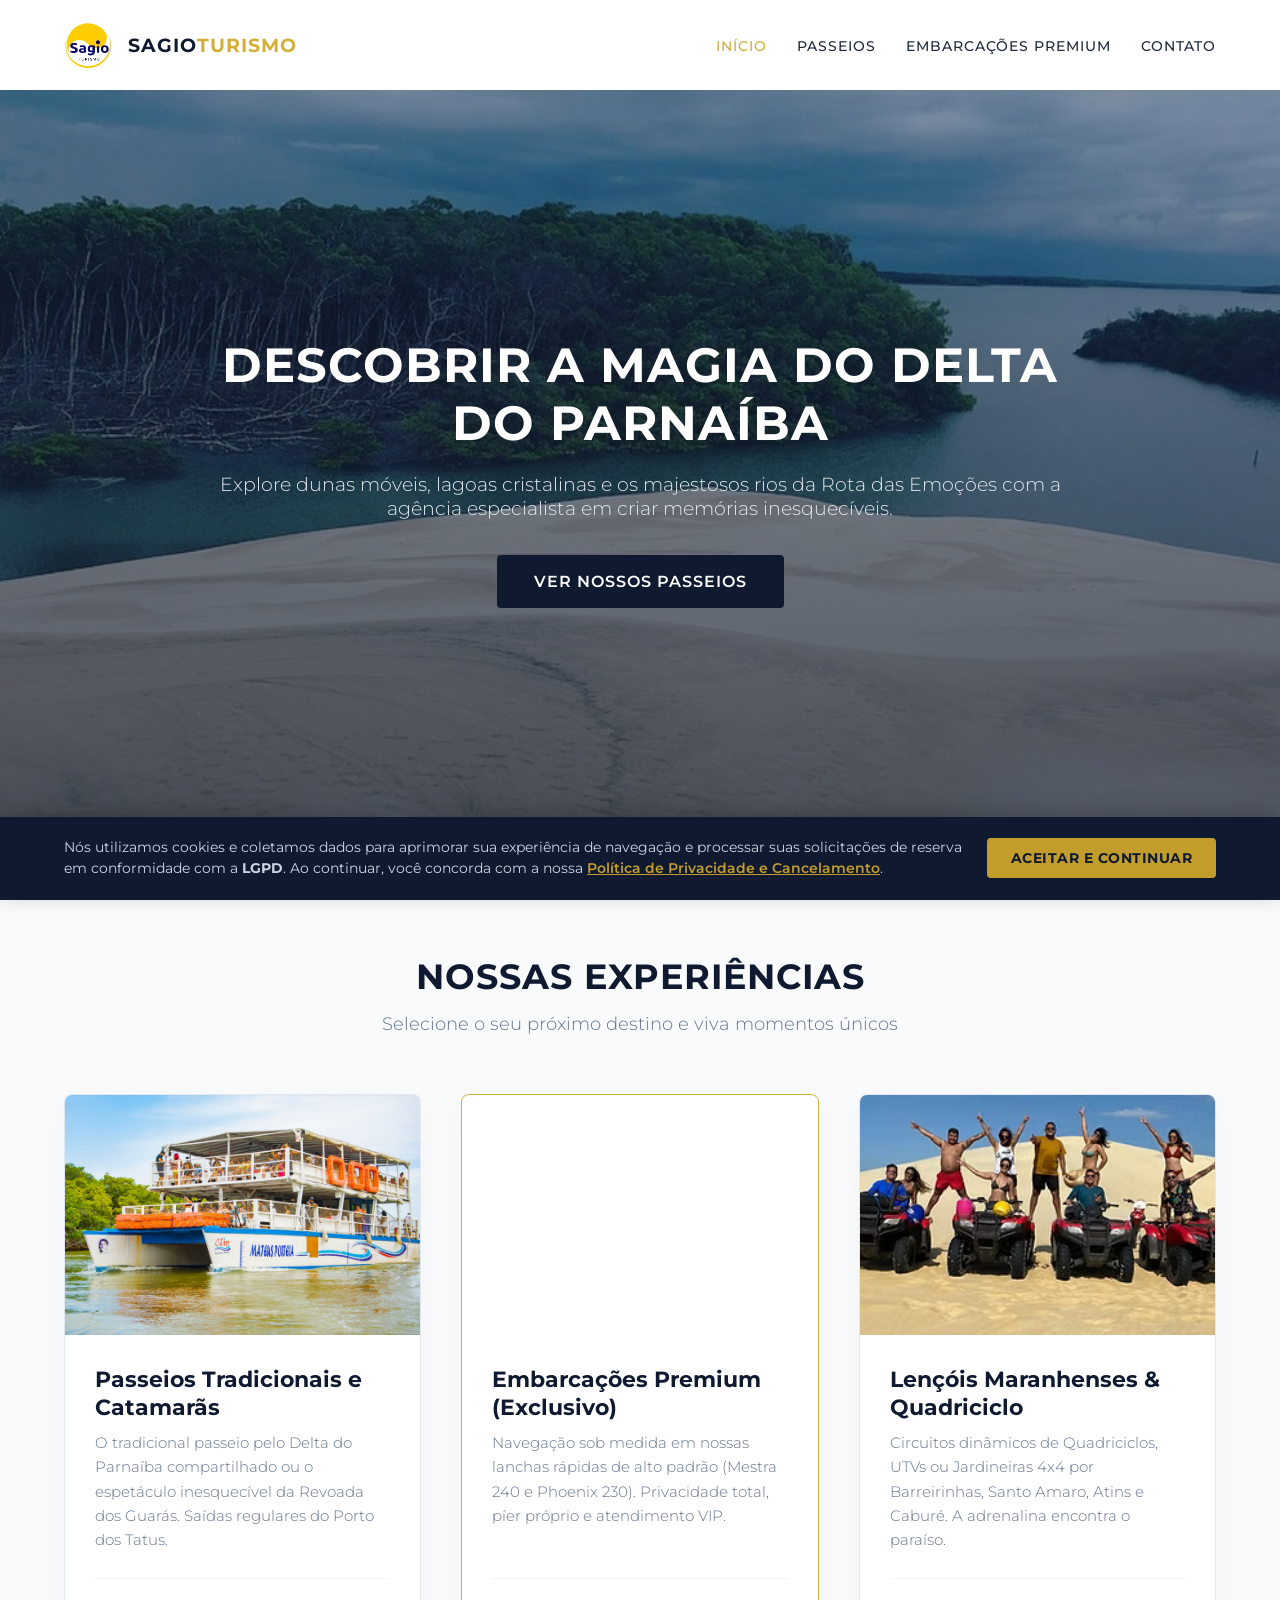
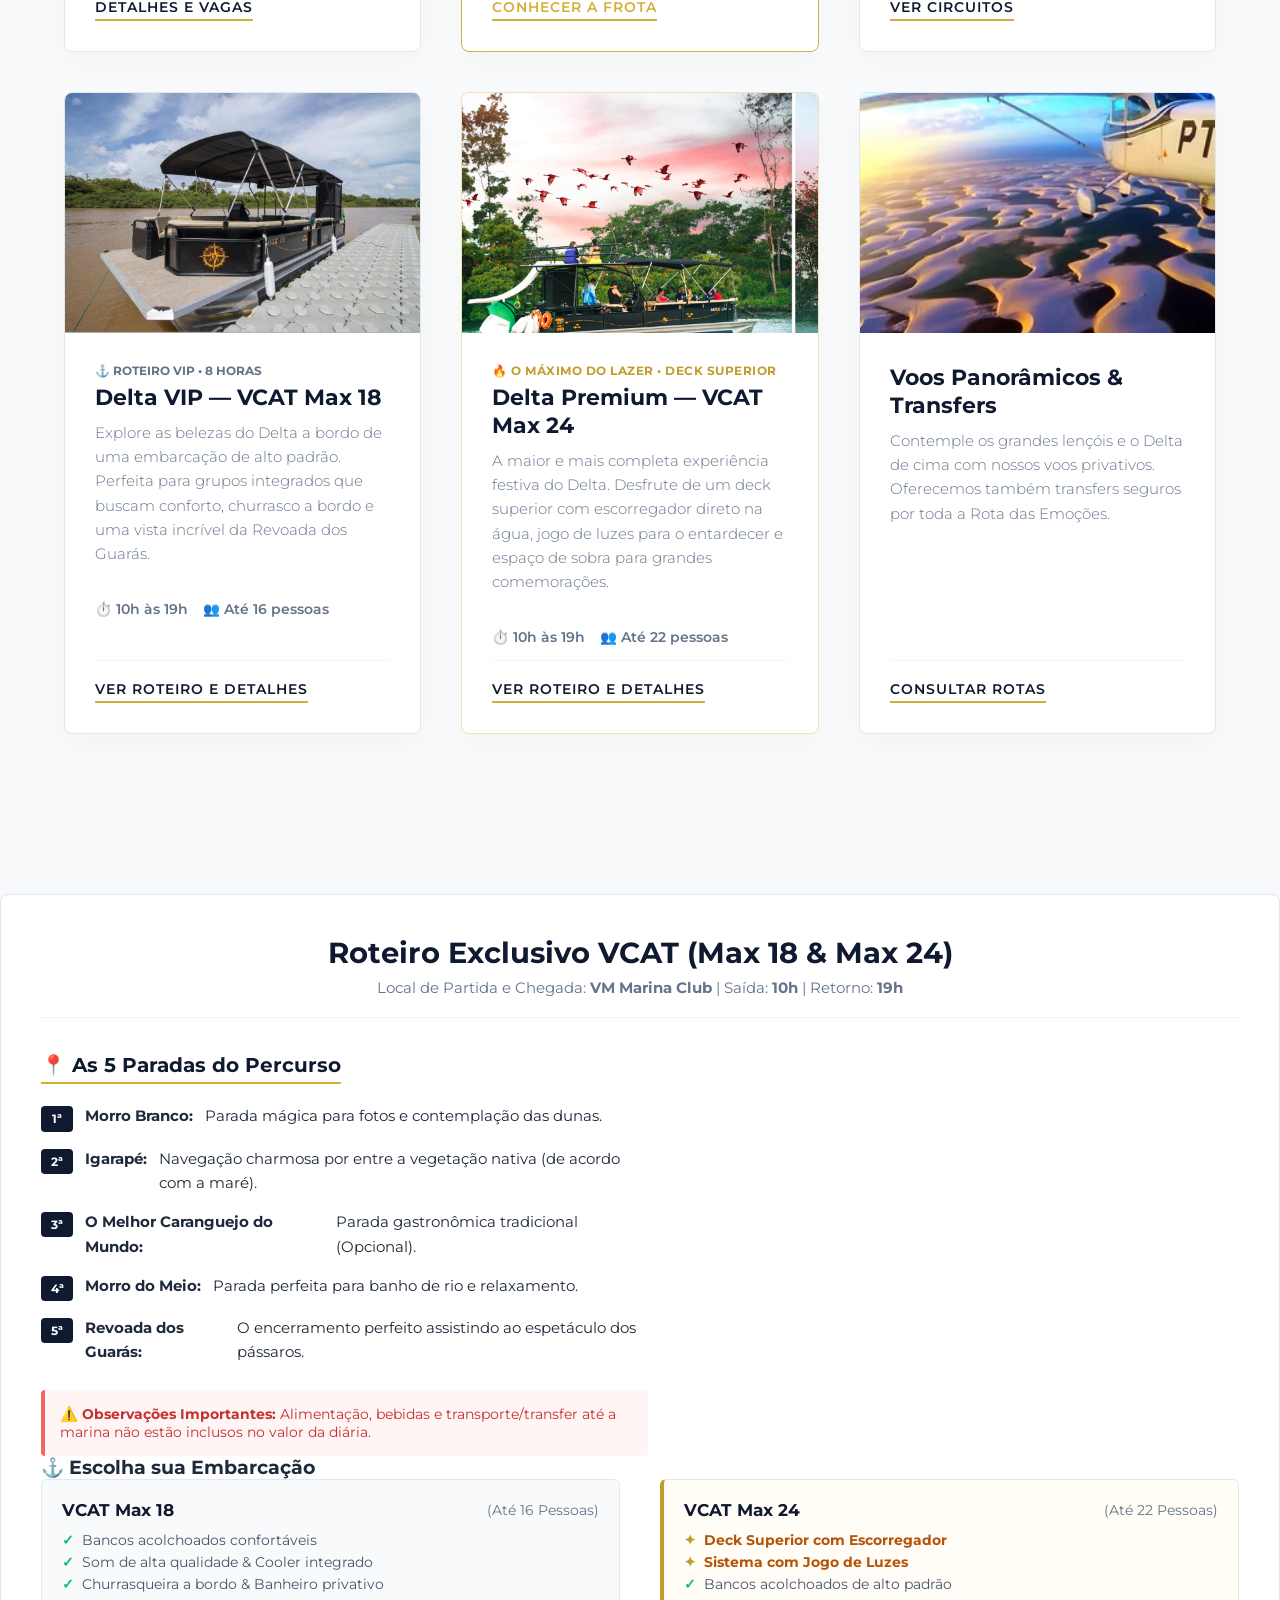
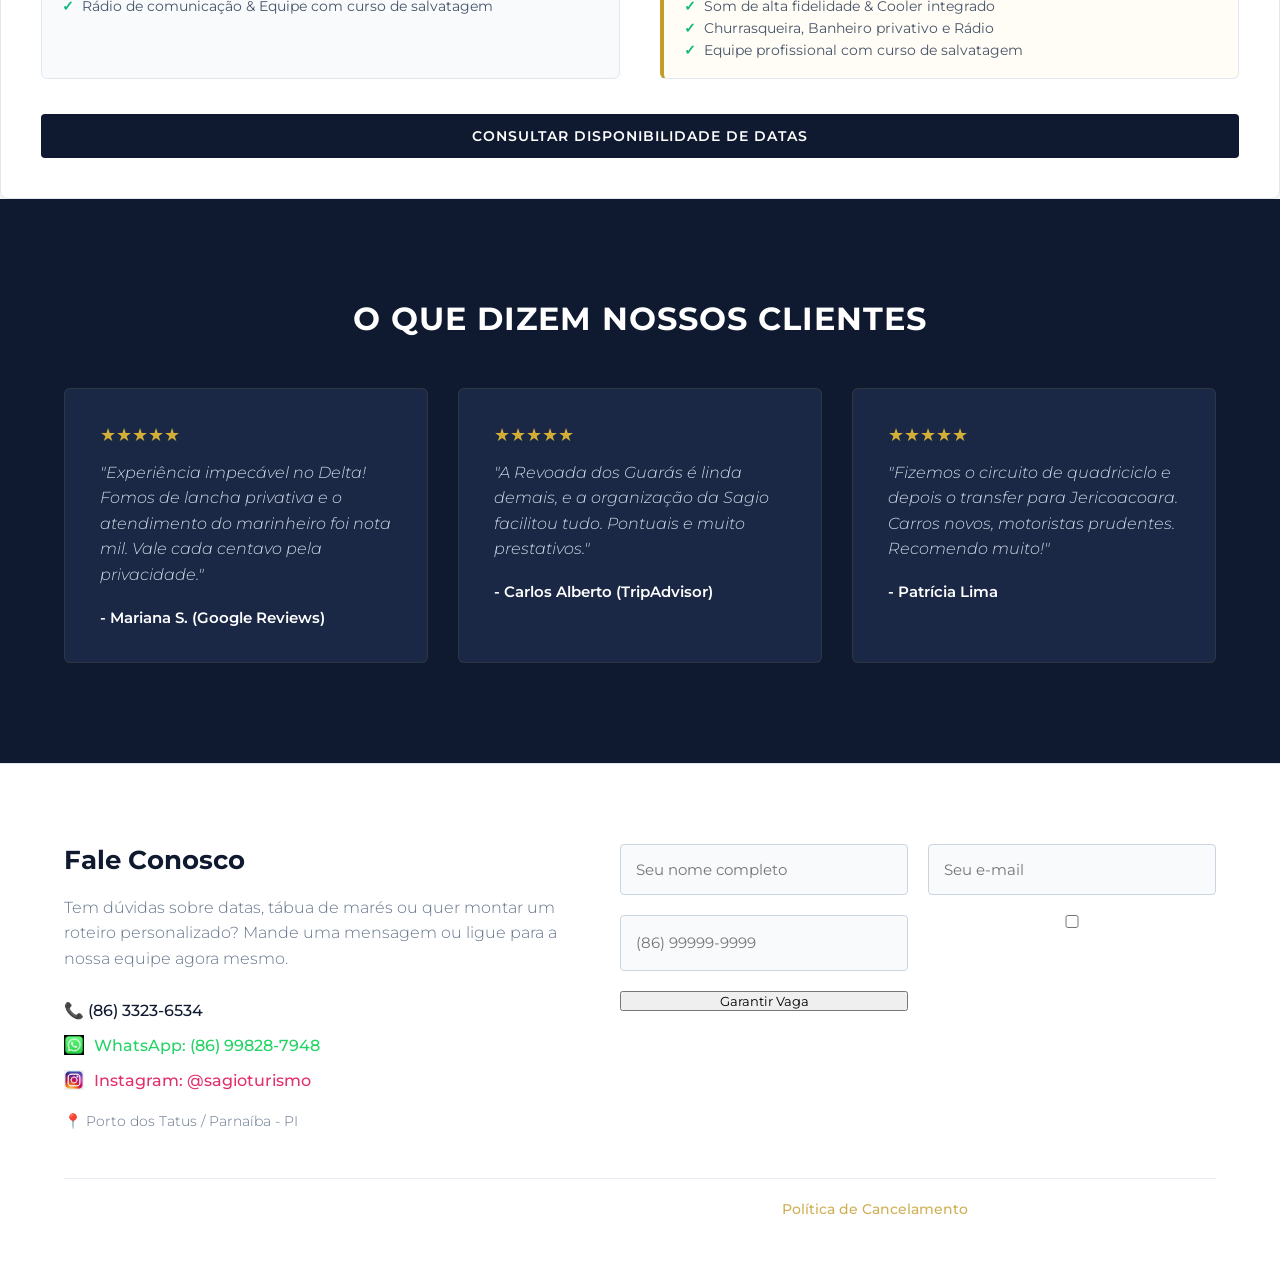
==== commit 7ac4795e: "Corrigindo layout dos cards de experiências e organização no index.html" ====
--- a/index.html
+++ b/index.html
@@ -147,31 +147,34 @@
 
             <div class="itinerario-estrutura">
                 <h3>⚓ Escolha sua Embarcação</h3>
-                
-                <div class="box-especificacao-vcat">
-                    <h4>VCAT Max 18 <span>(Até 16 Pessoas)</span></h4>
-                    <ul class="lista-comodidades">
-                        <li>Bancos acolchoados confortáveis</li>
-                        <li>Som de alta qualidade & Cooler integrado</li>
-                        <li>Churrasqueira a bordo & Banheiro privativo</li>
-                        <li>Rádio de comunicação & Equipe com curso de salvatagem</li>
-                    </ul>
-                </div>
-
-                <div class="box-especificacao-vcat destaque-box">
-                    <h4>VCAT Max 24 <span>(Até 22 Pessoas)</span></h4>
-                    <ul class="lista-comodidades">
-                        <li class="item-vip"><strong>Deck Superior com Escorregador</strong></li>
-                        <li class="item-vip"><strong>Sistema com Jogo de Luzes</strong></li>
-                        <li>Bancos acolchoados de alto padrão</li>
-                        <li>Som de alta fidelidade & Cooler integrado</li>
-                        <li>Churrasqueira, Banheiro privativo e Rádio</li>
-                        <li>Equipe profissional com curso de salvatagem</li>
-                    </ul>
-                </div>
-
-                <a href="#contato" class="btn-reserva-vcat">Consultar Disponibilidade de Datas</a>
-            </div>
+
+                <div class="grid-experiences">
+                    
+                    <div class="box-especificacao-vcat">
+                        <h4>VCAT Max 18 <span>(Até 16 Pessoas)</span></h4>
+                        <ul class="lista-comodidades">
+                            <li>Bancos acolchoados confortáveis</li>
+                            <li>Som de alta qualidade & Cooler integrado</li>
+                            <li>Churrasqueira a bordo & Banheiro privativo</li>
+                            <li>Rádio de comunicação & Equipe com curso de salvatagem</li>
+                        </ul>
+                    </div>
+
+                    <div class="box-especificacao-vcat destaque-box">
+                        <h4>VCAT Max 24 <span>(Até 22 Pessoas)</span></h4>
+                        <ul class="lista-comodidades">
+                            <li class="item-vip"><strong>Deck Superior com Escorregador</strong></li>
+                            <li class="item-vip"><strong>Sistema com Jogo de Luzes</strong></li>
+                            <li>Bancos acolchoados de alto padrão</li>
+                            <li>Som de alta fidelidade & Cooler integrado</li>
+                            <li>Churrasqueira, Banheiro privativo e Rádio</li>
+                            <li>Equipe profissional com curso de salvatagem</li>
+                        </ul>
+                    </div>
+                </div>
+            </div>
+                    <a href="#contato" class="btn-reserva-vcat">Consultar Disponibilidade de Datas</a>
+                </div>
         </section>
 
         <section class="testimonials">
--- a/css/style.css
+++ b/css/style.css
@@ -9,11 +9,11 @@
 }
 
 :root {
-    --primary: #0f1a30;     /* Azul Marinho Principal */
-    --accent: #d4af37;      /* Dourado/Amarelo para realces de destaque */
-    --bg-light: #f8fafc;    /* Fundo geral das seções */
-    --text-dark: #1e293b;   /* Cor primária dos textos */
-    --text-light: #64748b;  /* Cor secundária dos textos (mais suave) */
+    --primary: #0f1a30;
+    --accent: #d4af37;
+    --bg-light: #f8fafc;
+    --text-dark: #1e293b;
+    --text-light: #64748b;
 }
 
 body {
@@ -22,9 +22,9 @@
     overflow-x: hidden;
 }
 
-a { 
-    text-decoration: none; 
-    color: inherit; 
+a {
+    text-decoration: none;
+    color: inherit;
 }
 
 /* ==========================================================================
@@ -43,24 +43,22 @@
 }
 
 .logo-container {
-    display: flex; /* Alinha os itens na horizontal */
-    align-items: center; /* Centraliza verticalmente a logo e o texto */
-    gap: 15px; /* Define um espaçamento entre a logo e o texto */
-}
-
-/* Ajustes na imagem da logo se necessário */
+    display: flex;
+    align-items: center;
+    gap: 15px;
+}
+
 .logo-container img {
-    height: 50px; /* Ajuste a altura conforme necessário */
-    width: auto; /* Mantém a proporção */
-}
-
-/* Localize e substitua o bloco .logo que você já tinha */
+    height: 50px;
+    width: auto;
+}
+
 .logo {
     font-weight: 700;
-    font-size: 1.5rem; /* Ajuste o tamanho da fonte */
+    font-size: 1.5rem;
     letter-spacing: 2px;
     color: var(--primary);
-    margin: 0; /* Remove margens que podem quebrar o alinhamento */
+    margin: 0;
 }
 
 .logo span {
@@ -92,13 +90,13 @@
     transition: color 0.3s;
 }
 
-.nav-menu a:hover, 
+.nav-menu a:hover,
 .nav-menu a.active {
     color: var(--accent);
 }
 
 /* ==========================================================================
-   SEÇÃO HERO (TOPO DO SITE) - ATUALIZADO COM IMAGEM DO DELTA
+   SEÇÃO HERO (TOPO DO SITE)
    ========================================================================== */
 .hero {
     position: relative;
@@ -108,14 +106,12 @@
     justify-content: center;
     text-align: center;
     color: #ffffff;
-    /* Linha atualizada com imagem aérea conceitual dos canais e dunas do Delta */
-    background: linear-gradient(rgba(15, 26, 48, 0.45), rgba(15, 26, 48, 0.7)), 
-                url(../images/delta.jpg) no-repeat center center/cover;
+    background: linear-gradient(rgba(15, 26, 48, 0.45), rgba(15, 26, 48, 0.7)), url(../images/delta.jpg) no-repeat center center/cover;
     padding: 0 20px;
 }
 
-.hero-content { 
-    max-width: 900px; 
+.hero-content {
+    max-width: 900px;
 }
 
 .hero h1 {
@@ -160,6 +156,20 @@
     padding: 100px 5%;
     max-width: 1400px;
     margin: 0 auto;
+}
+
+.grid-experiences {
+    display: grid;
+    /* Isso faz eles ficarem lado a lado e quebrarem linha apenas se não couberem */
+    grid-template-columns: repeat(auto-fit, minmax(350px, 1fr));
+    gap: 40px;
+}
+
+.card-exp {
+    /* Remova qualquer "width: 100%" daqui se existir */
+    display: flex;
+    flex-direction: column;
+    /* O width será gerenciado pelo grid */
 }
 
 .section-header {
@@ -203,7 +213,6 @@
     box-shadow: 0 15px 35px rgba(15, 26, 48, 0.1);
 }
 
-/* Borda dourada sutil para destacar a opção Premium */
 .card-destaque {
     border: 1px solid var(--accent);
 }
@@ -255,8 +264,8 @@
     transition: color 0.3s;
 }
 
-.btn-card:hover { 
-    color: var(--accent); 
+.btn-card:hover {
+    color: var(--accent);
 }
 
 .btn-card-destaque {
@@ -299,24 +308,24 @@
     border: 1px solid rgba(212, 175, 55, 0.1);
 }
 
-.stars { 
-    color: var(--accent); 
-    margin-bottom: 15px; 
-    font-size: 1.1rem; 
-}
-
-.card-review p { 
-    font-weight: 300; 
-    line-height: 1.6; 
-    color: #cbd5e1; 
-    font-style: italic; 
-}
-
-.card-review h4 { 
-    margin-top: 20px; 
-    font-size: 0.95rem; 
-    font-weight: 600; 
-    color: #ffffff; 
+.stars {
+    color: var(--accent);
+    margin-bottom: 15px;
+    font-size: 1.1rem;
+}
+
+.card-review p {
+    font-weight: 300;
+    line-height: 1.6;
+    color: #cbd5e1;
+    font-style: italic;
+}
+
+.card-review h4 {
+    margin-top: 20px;
+    font-size: 0.95rem;
+    font-weight: 600;
+    color: #ffffff;
 }
 
 /* ==========================================================================
@@ -336,24 +345,24 @@
     gap: 60px;
 }
 
-.contact-info h3 { 
-    font-size: 1.6rem; 
-    color: var(--primary); 
-    margin-bottom: 20px; 
-}
-
-.contact-info p { 
-    color: var(--text-light); 
-    margin-bottom: 30px; 
-    font-weight: 300; 
-    line-height: 1.6; 
-}
-
-.info-link { 
-    display: block; 
-    margin-bottom: 15px; 
-    font-weight: 500; 
-    color: var(--primary); 
+.contact-info h3 {
+    font-size: 1.6rem;
+    color: var(--primary);
+    margin-bottom: 20px;
+}
+
+.contact-info p {
+    color: var(--text-light);
+    margin-bottom: 30px;
+    font-weight: 300;
+    line-height: 1.6;
+}
+
+.info-link {
+    display: block;
+    margin-bottom: 15px;
+    font-weight: 500;
+    color: var(--primary);
 }
 
 .link-wpp {
@@ -361,7 +370,7 @@
 }
 
 .link-insta {
-    color: #e1306c; /* Tom de rosa/gradiente característico do Instagram */
+    color: #e1306c;
     transition: opacity 0.3s;
 }
 
@@ -370,7 +379,7 @@
 }
 
 .endereco {
-    margin-top: 20px; 
+    margin-top: 20px;
     font-size: 0.9rem;
 }
 
@@ -381,16 +390,16 @@
 }
 
 #form-lead input:focus {
-    border-color: #007bff; /* Ou a cor de destaque do seu tema */
+    border-color: #007bff;
     box-shadow: 0 0 5px rgba(0, 123, 255, 0.2);
     outline: none;
 }
 
-.form-full { 
-    grid-column: span 2; 
-}
-
-.footer-form input, 
+.form-full {
+    grid-column: span 2;
+}
+
+.footer-form input,
 .footer-form textarea {
     width: 100%;
     padding: 15px;
@@ -400,9 +409,9 @@
     font-size: 0.95rem;
 }
 
-.footer-form input:focus, 
+.footer-form input:focus,
 .footer-form textarea:focus {
-    outline: none; 
+    outline: none;
     border-color: var(--primary);
 }
 
@@ -420,8 +429,8 @@
     transition: background 0.3s;
 }
 
-.btn-submit:hover { 
-    background-color: #1a2d52; 
+.btn-submit:hover {
+    background-color: #1a2d52;
 }
 
 .copyright {
@@ -434,40 +443,39 @@
 }
 
 /* ==========================================================================
-   MEDIA QUERIES (RESPONSIVIDADE SMARTPHONE / TABLET)
+   MEDIA QUERIES (RESPONSIVIDADE)
    ========================================================================== */
 @media (max-width: 968px) {
-    .navbar { 
-        flex-direction: column; 
-        gap: 20px; 
+    .navbar {
+        flex-direction: column;
+        gap: 20px;
     }
-    .hero h1 { 
-        font-size: 2.2rem; 
+    .hero h1 {
+        font-size: 2.2rem;
     }
-    .footer-grid { 
-        grid-template-columns: 1fr; 
-        gap: 40px; 
+    .footer-grid {
+        grid-template-columns: 1fr;
+        gap: 40px;
     }
-    .card-review { 
-        width: 100%; 
+    .card-review {
+        width: 100%;
     }
 }
 
-/* Estilização para as logos das redes sociais no rodapé */
 .contact-info .info-link {
     display: flex;
-    align-items: center; /* Alinha verticalmente a imagem com o texto */
-    gap: 10px;           /* Dá um espaço de 10px entre a logo e o texto */
+    align-items: center;
+    gap: 10px;
 }
 
 .social-icon {
-    width: 20px;         /* Define uma largura padrão elegante */
-    height: auto;        /* Mantém a proporção da imagem */
+    width: 20px;
+    height: auto;
     object-fit: contain;
 }
 
 /* ==========================================================================
-   ESTILOS ADICIONAIS PARA OS DOIS CARDS VCAT E COMPARAÇÃO
+   ESTILOS ADICIONAIS: CARDS VCAT & ROTEIRO
    ========================================================================== */
 .card-destaque-vcat24 {
     border: 1px solid rgba(194, 157, 44, 0.3);
@@ -500,7 +508,6 @@
     font-weight: 600;
 }
 
-/* Painel de Detalhamento */
 .roteiro-detalhado-container {
     margin-top: 60px;
     background-color: #ffffff;
@@ -511,44 +518,172 @@
     scroll-margin-top: 90px;
 }
 
-.roteiro-header { text-align: center; margin-bottom: 35px; border-bottom: 1px solid #f1f5f9; padding-bottom: 20px; }
-.roteiro-header h2 { color: var(--primary); font-size: 1.8rem; margin-bottom: 8px; }
-.roteiro-header p { color: var(--text-light); font-size: 0.95rem; }
-.roteiro-grid-conteudo { display: grid; grid-template-columns: 1.1fr 1fr; gap: 40px; }
-.roteiro-grid-conteudo h3 { color: var(--primary); font-size: 1.25rem; margin-bottom: 20px; padding-bottom: 5px; border-bottom: 2px solid var(--accent); display: inline-block; }
-
-.lista-paradas { list-style: none; }
-.lista-paradas li { margin-bottom: 15px; font-size: 0.95rem; line-height: 1.6; display: flex; align-items: flex-start; gap: 12px; }
-.badge-parada { background-color: var(--primary); color: #ffffff; font-size: 0.75rem; font-weight: 700; padding: 3px 8px; border-radius: 4px; min-width: 32px; text-align: center; margin-top: 2px; }
-
-.alert-nao-incluso { background-color: #fff5f5; border-left: 4px solid #f56565; padding: 15px; border-radius: 4px; margin-top: 25px; font-size: 0.9rem; color: #c53030; }
-
-/* Caixas de Especificações Técnicas */
-.box-especificacao-vcat { background-color: #f8fafc; border: 1px solid #e2e8f0; border-radius: 6px; padding: 20px; margin-bottom: 15px; }
-.destaque-box { border-left: 4px solid #c29d2c; background-color: #fffdf5; }
-.box-especificacao-vcat h4 { color: var(--primary); font-size: 1.05rem; margin-bottom: 12px; display: flex; justify-content: space-between; align-items: center; }
-.box-especificacao-vcat h4 span { font-size: 0.85rem; color: var(--text-light); font-weight: 400; }
-
-.lista-comodidades { list-style: none; display: grid; grid-template-columns: 1fr; gap: 6px; }
-.lista-comodidades li { font-size: 0.85rem; color: #475569; display: flex; align-items: center; gap: 8px; }
-.lista-comodidades li::before { content: "✓"; color: #10b981; font-weight: bold; }
-.lista-comodidades li.item-vip::before { content: "✦"; color: #c29d2c; }
-.lista-comodidades li.item-vip { color: #b45309; font-weight: 500; }
-
-.btn-reserva-vcat { display: block; text-align: center; background-color: var(--primary); color: white; padding: 14px; font-weight: 600; text-transform: uppercase; font-size: 0.85rem; letter-spacing: 1px; border-radius: 4px; transition: background 0.3s; margin-top: 20px; }
-.btn-reserva-vcat:hover { background-color: #1a2d52; }
+/* ==========================================================================
+   ROTEIRO DETALHADO (VCAT)
+   ========================================================================== */
+.roteiro-header {
+    text-align: center;
+    margin-bottom: 35px;
+    border-bottom: 1px solid #f1f5f9;
+    padding-bottom: 20px;
+}
+
+.roteiro-header h2 {
+    color: var(--primary);
+    font-size: 1.8rem;
+    margin-bottom: 8px;
+}
+
+.roteiro-header p {
+    color: var(--text-light);
+    font-size: 0.95rem;
+}
+
+.roteiro-grid-conteudo {
+    display: grid;
+    grid-template-columns: 1.1fr 1fr;
+    gap: 40px;
+}
+
+.roteiro-grid-conteudo h3 {
+    color: var(--primary);
+    font-size: 1.25rem;
+    margin-bottom: 20px;
+    padding-bottom: 5px;
+    border-bottom: 2px solid var(--accent);
+    display: inline-block;
+}
+
+.lista-paradas {
+    list-style: none;
+}
+
+.lista-paradas li {
+    margin-bottom: 15px;
+    font-size: 0.95rem;
+    line-height: 1.6;
+    display: flex;
+    align-items: flex-start;
+    gap: 12px;
+}
+
+.badge-parada {
+    background-color: var(--primary);
+    color: #ffffff;
+    font-size: 0.75rem;
+    font-weight: 700;
+    padding: 3px 8px;
+    border-radius: 4px;
+    min-width: 32px;
+    text-align: center;
+    margin-top: 2px;
+}
+
+.alert-nao-incluso {
+    background-color: #fff5f5;
+    border-left: 4px solid #f56565;
+    padding: 15px;
+    border-radius: 4px;
+    margin-top: 25px;
+    font-size: 0.9rem;
+    color: #c53030;
+}
+
+/* CAIXAS DE ESPECIFICAÇÕES TÉCNICAS */
+.box-especificacao-vcat {
+    background-color: #f8fafc;
+    border: 1px solid #e2e8f0;
+    border-radius: 6px;
+    padding: 20px;
+    margin-bottom: 15px;
+}
+
+.destaque-box {
+    border-left: 4px solid #c29d2c;
+    background-color: #fffdf5;
+}
+
+.box-especificacao-vcat h4 {
+    color: var(--primary);
+    font-size: 1.05rem;
+    margin-bottom: 12px;
+    display: flex;
+    justify-content: space-between;
+    align-items: center;
+}
+
+.box-especificacao-vcat h4 span {
+    font-size: 0.85rem;
+    color: var(--text-light);
+    font-weight: 400;
+}
+
+.lista-comodidades {
+    list-style: none;
+    display: grid;
+    grid-template-columns: 1fr;
+    gap: 6px;
+}
+
+.lista-comodidades li {
+    font-size: 0.85rem;
+    color: #475569;
+    display: flex;
+    align-items: center;
+    gap: 8px;
+}
+
+.lista-comodidades li::before {
+    content: "✓";
+    color: #10b981;
+    font-weight: bold;
+}
+
+.lista-comodidades li.item-vip::before {
+    content: "✦";
+    color: #c29d2c;
+}
+
+.lista-comodidades li.item-vip {
+    color: #b45309;
+    font-weight: 500;
+}
+
+.btn-reserva-vcat {
+    display: block;
+    text-align: center;
+    background-color: var(--primary);
+    color: white;
+    padding: 14px;
+    font-weight: 600;
+    text-transform: uppercase;
+    font-size: 0.85rem;
+    letter-spacing: 1px;
+    border-radius: 4px;
+    transition: background 0.3s;
+    margin-top: 20px;
+}
+
+.btn-reserva-vcat:hover {
+    background-color: #1a2d52;
+}
 
 @media (max-width: 850px) {
-    .roteiro-grid-conteudo { grid-template-columns: 1fr; gap: 30px; }
-}
-
+    .roteiro-grid-conteudo {
+        grid-template-columns: 1fr;
+        gap: 30px;
+    }
+}
+
+/* ==========================================================================
+   RODAPÉ PREMIUM & COPYRIGHT
+   ========================================================================== */
 .footer-premium {
+    width: 100%;
     text-align: center;
-    padding: 40px 20px;
-    background-color: #070e1a;
-    border-top: 1px solid rgba(212, 175, 55, 0.1);
-    font-size: 0.9rem;
-    color: var(--text-muted);
+    padding: 30px 0;
+    background-color: #0f1a30;
+    border-top: 1px solid rgba(255, 255, 255, 0.1);
 }
 
 .footer-premium a {
@@ -562,29 +697,17 @@
     color: #ffffff;
 }
 
-.copyright-premium {
-    margin-top: 15px;
-    font-size: 0.8rem;
-    opacity: 0.6;
-}
-
-.footer-premium {
-    width: 100%;
-    padding: 30px 0;
-    background-color: #0f1a30; /* Mantém o fundo escuro padrão da página premium */
-    border-top: 1px solid rgba(255, 255, 255, 0.1);
-}
-
 .copyright {
     text-align: center;
     font-size: 0.85rem;
-    color: #252424; /* Texto branco para contrastar com o fundo escuro */
+    color: #ffffff;
     opacity: 0.8;
     line-height: 1.6;
+    margin-top: 15px;
 }
 
 .copyright .footer-link-item {
-    color: #c29d2c; /* Cor dourada para o link de política */
+    color: #c29d2c;
     text-decoration: none;
     font-weight: 500;
     transition: text-decoration 0.3s;
@@ -595,24 +718,23 @@
 }
 
 /* ==========================================================================
-   ESTILIZAÇÃO FIXA E CORRETA DO BANNER DE PRIVACIDADE (LGPD)
+   BANNER DE PRIVACIDADE (LGPD)
    ========================================================================== */
 .lgpd-banner {
     position: fixed;
     bottom: 0;
     left: 0;
     width: 100%;
-    background-color: #0f1a30 !important; /* Força o fundo escuro premium */
+    background-color: #0f1a30 !important;
     color: #ffffff !important;
     box-shadow: 0 -4px 20px rgba(0, 0, 0, 0.2);
-    z-index: 99999; /* Garante que ele fique acima de qualquer elemento ou footer */
+    z-index: 99999;
     padding: 20px 5%;
     box-sizing: border-box;
     transition: transform 0.4s ease, opacity 0.4s ease;
-    display: block; /* Garante a exibição do bloco */
-}
-
-/* Quando estiver oculto */
+    display: block;
+}
+
 .lgpd-banner.hidden {
     transform: translateY(100%) !important;
     opacity: 0 !important;
@@ -641,7 +763,7 @@
 }
 
 .lgpd-content a {
-    color: #c29d2c !important; /* Tom dourado da Sagio */
+    color: #c29d2c !important;
     text-decoration: underline !important;
     font-weight: 600;
 }
@@ -670,7 +792,6 @@
     background-color: #e5b834 !important;
 }
 
-/* Ajuste para celulares */
 @media (max-width: 768px) {
     .lgpd-content {
         flex-direction: column;
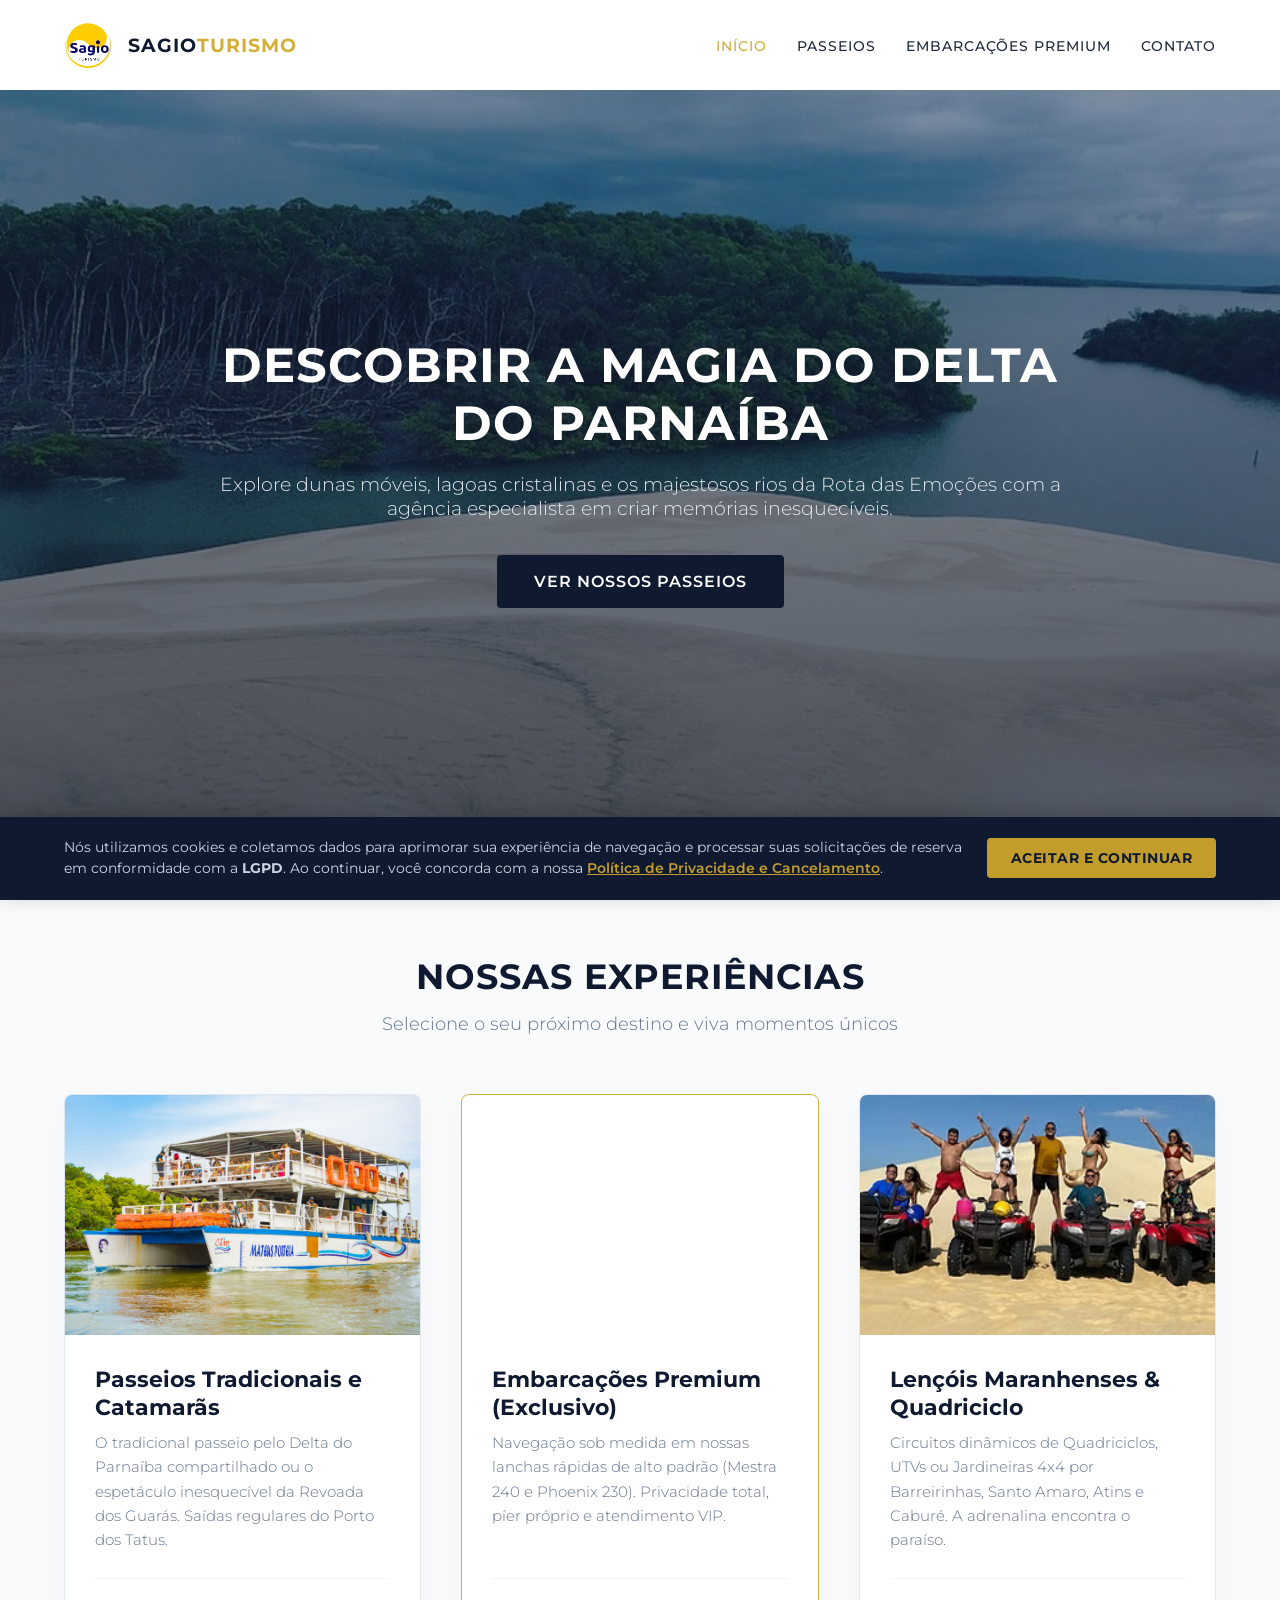
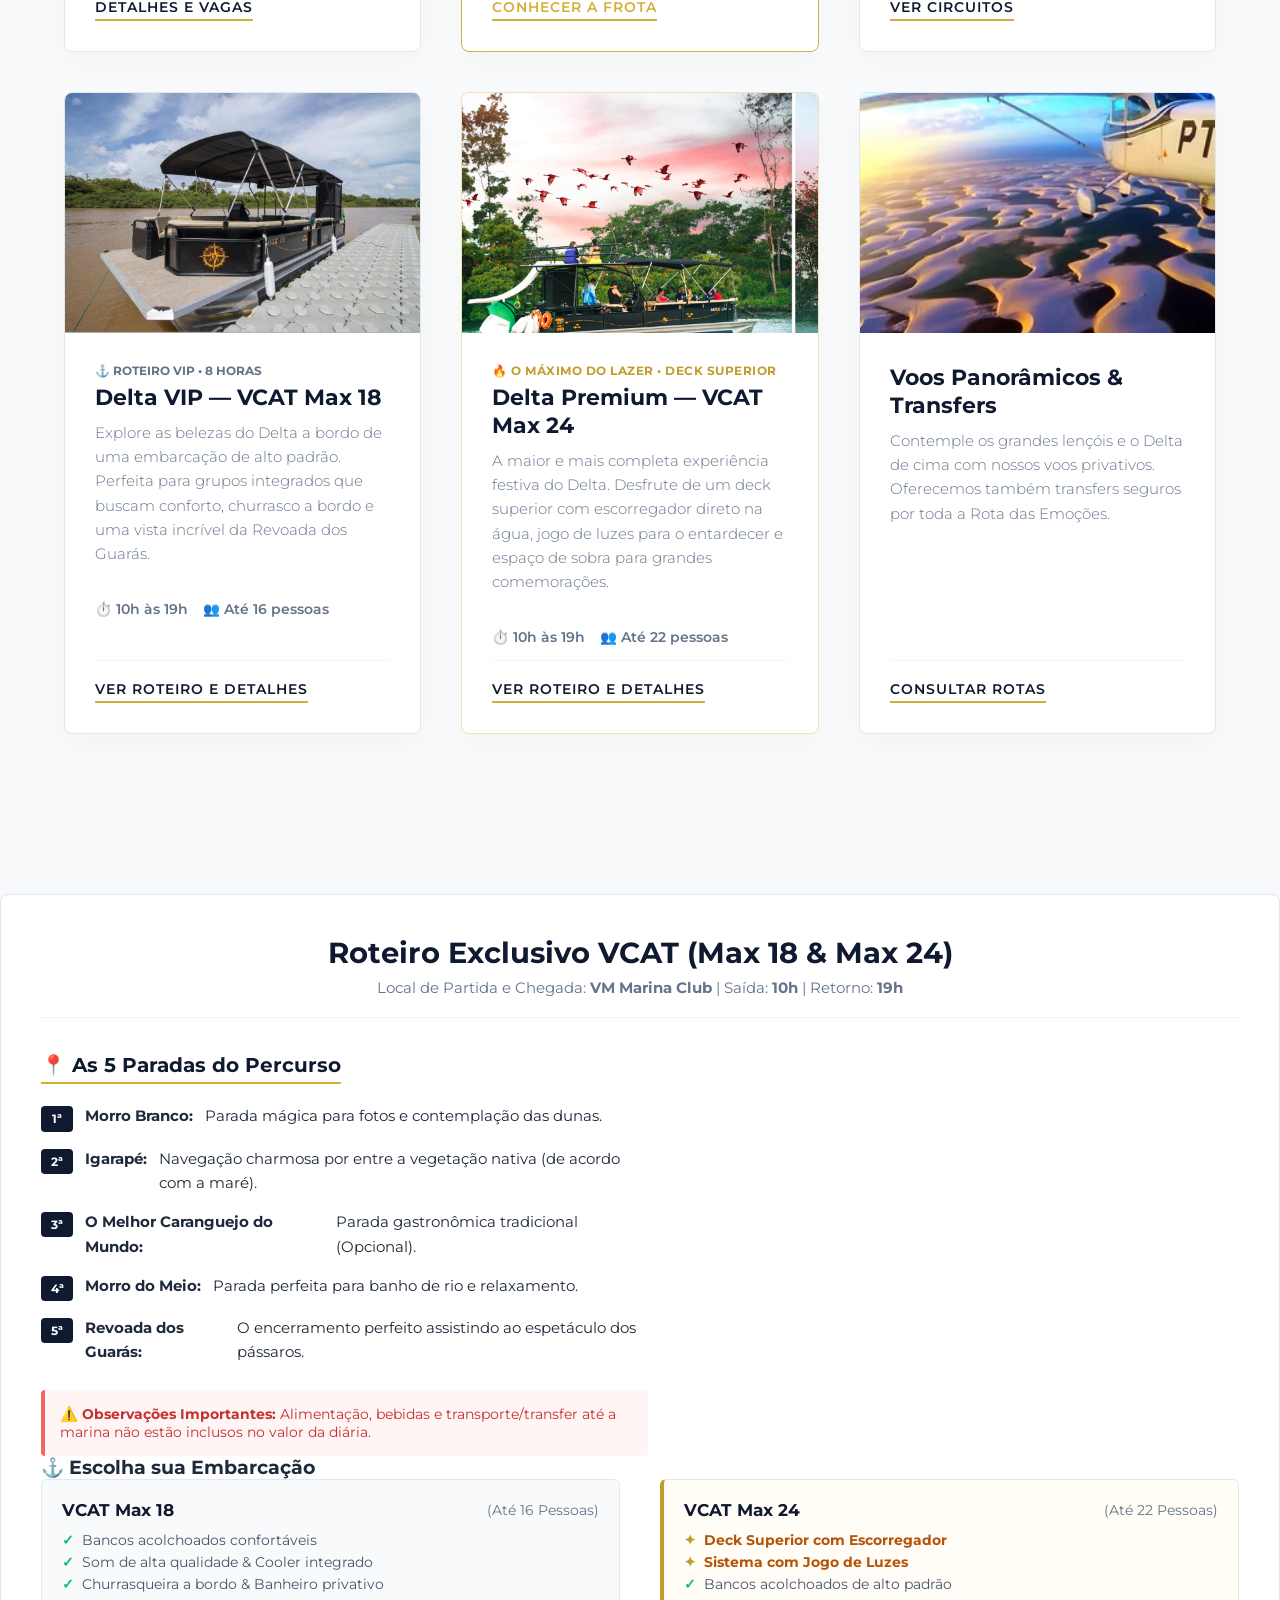
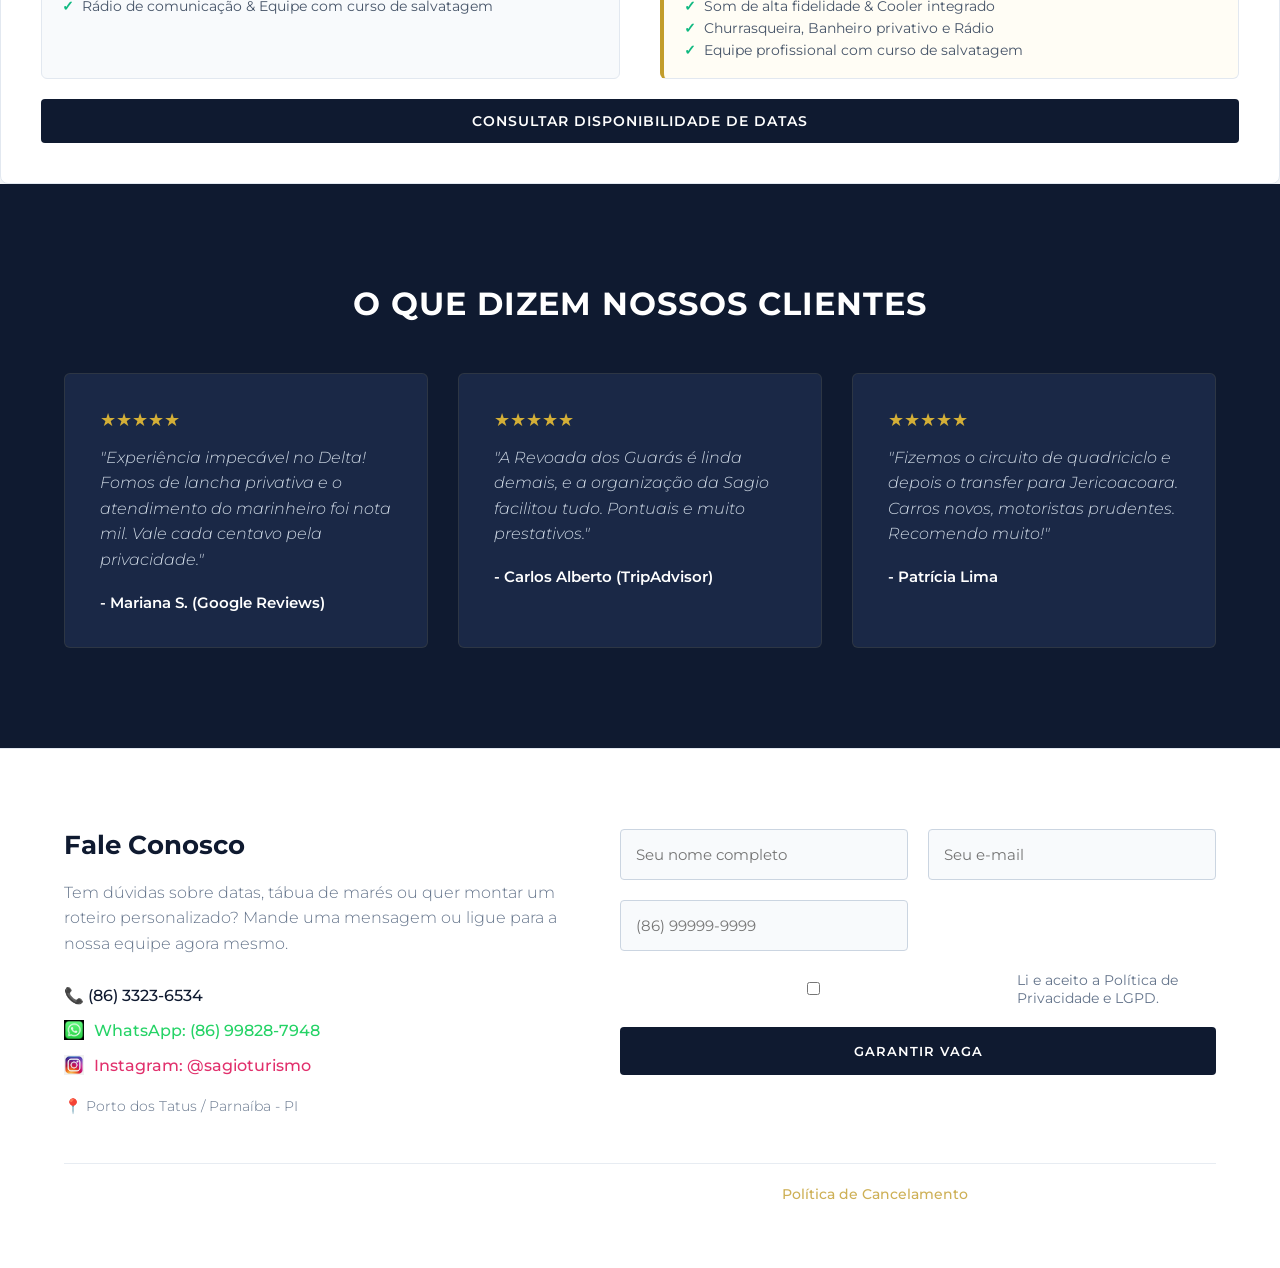
==== commit e2a0a48d: "Corrigindo layout do form no index.html" ====
--- a/index.html
+++ b/index.html
@@ -224,13 +224,15 @@
                     <input type="text" name="nome" placeholder="Seu nome completo" required>
                     <input type="email" name="email" placeholder="Seu e-mail" required>
                     <input type="tel" name="telefone" placeholder="(86) 99999-9999" required>
-                    
-                    <label style="font-size: 0.8rem; color: #fff; display: block; margin-bottom: 10px;">
-                        <input type="checkbox" name="lgpd_consentimento" value="accepted" required>
-                        Concordo com a coleta dos meus dados para contato.
-                    </label>
-                    
-                    <button type="submit">Garantir Vaga</button>
+
+                    <div class="form-full checkbox-container">
+                        <input type="checkbox" id="aceite" name="aceite" required>
+                        <label for="aceite">
+                            Li e aceito a <a href="/politica-privacidade">Política de Privacidade</a> e LGPD.
+                        </label>
+                    </div>
+
+                    <button type="submit" class="btn-submit">Garantir Vaga</button>
                 </form>
             </div>
         </div>     
--- a/css/style.css
+++ b/css/style.css
@@ -165,6 +165,14 @@
     gap: 40px;
 }
 
+/* Isso faz com que as caixas dentro do grid se comportem como cards */
+.grid-experiences .box-especificacao-vcat {
+    display: flex;
+    flex-direction: column;
+    margin-bottom: 0; /* Remove a margem extra para alinhar com o grid */
+    height: 100%;     /* Faz as duas colunas terem a mesma altura */
+}
+
 .card-exp {
     /* Remova qualquer "width: 100%" daqui se existir */
     display: flex;
@@ -383,10 +391,34 @@
     font-size: 0.9rem;
 }
 
+/* Organiza o grid do formulário */
 .footer-form form {
     display: grid;
-    grid-template-columns: 1fr 1fr;
+    grid-template-columns: 1fr 1fr; /* Duas colunas */
     gap: 20px;
+}
+
+/* Garante que elementos como o checkbox ocupem as duas colunas */
+.form-full {
+    grid-column: span 2;
+}
+
+/* Estilo para o checkbox ficar alinhado ao texto */
+.checkbox-container {
+    display: flex;
+    align-items: center;
+    gap: 10px;
+    font-size: 0.9rem;
+    color: var(--text-light);
+}
+
+.checkbox-container input {
+    width: auto; /* Evita que o checkbox fique gigante */
+}
+
+/* Garante que o botão também ocupe as duas colunas */
+.btn-submit {
+    grid-column: span 2;
 }
 
 #form-lead input:focus {
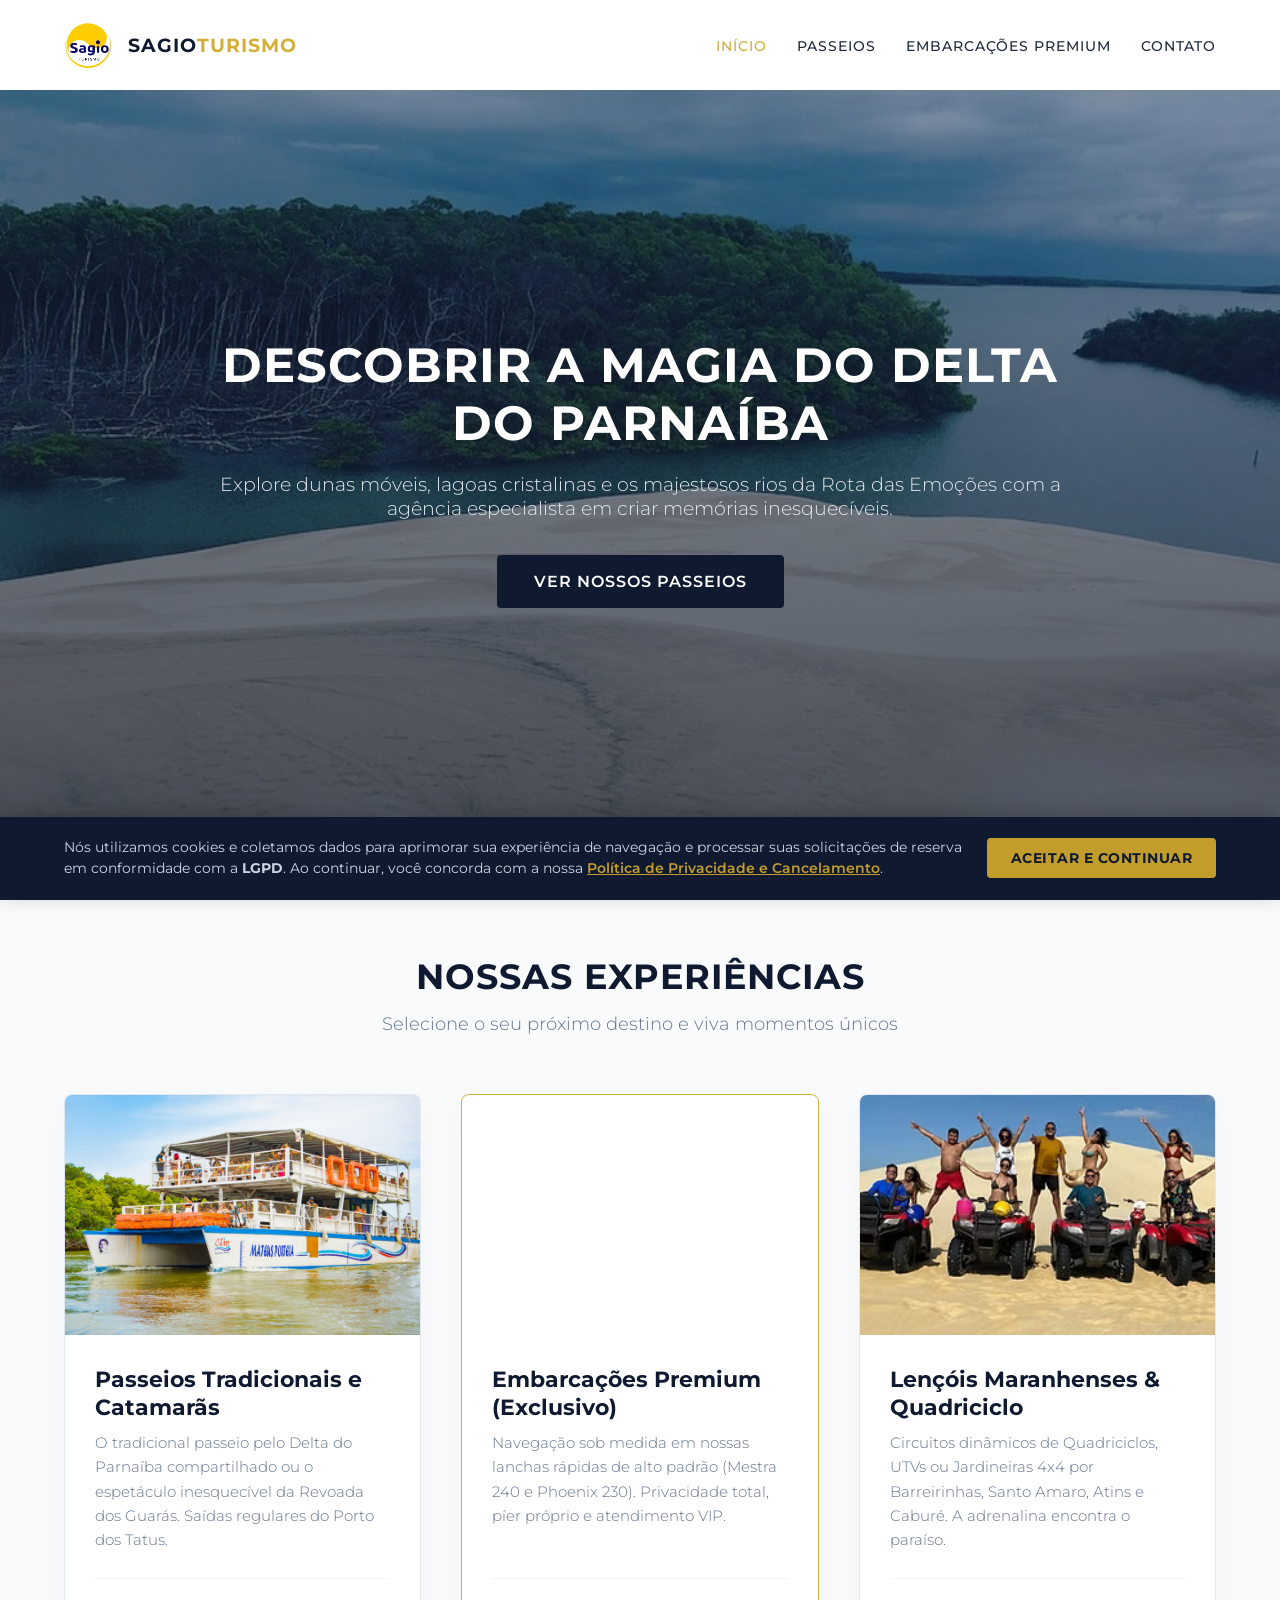
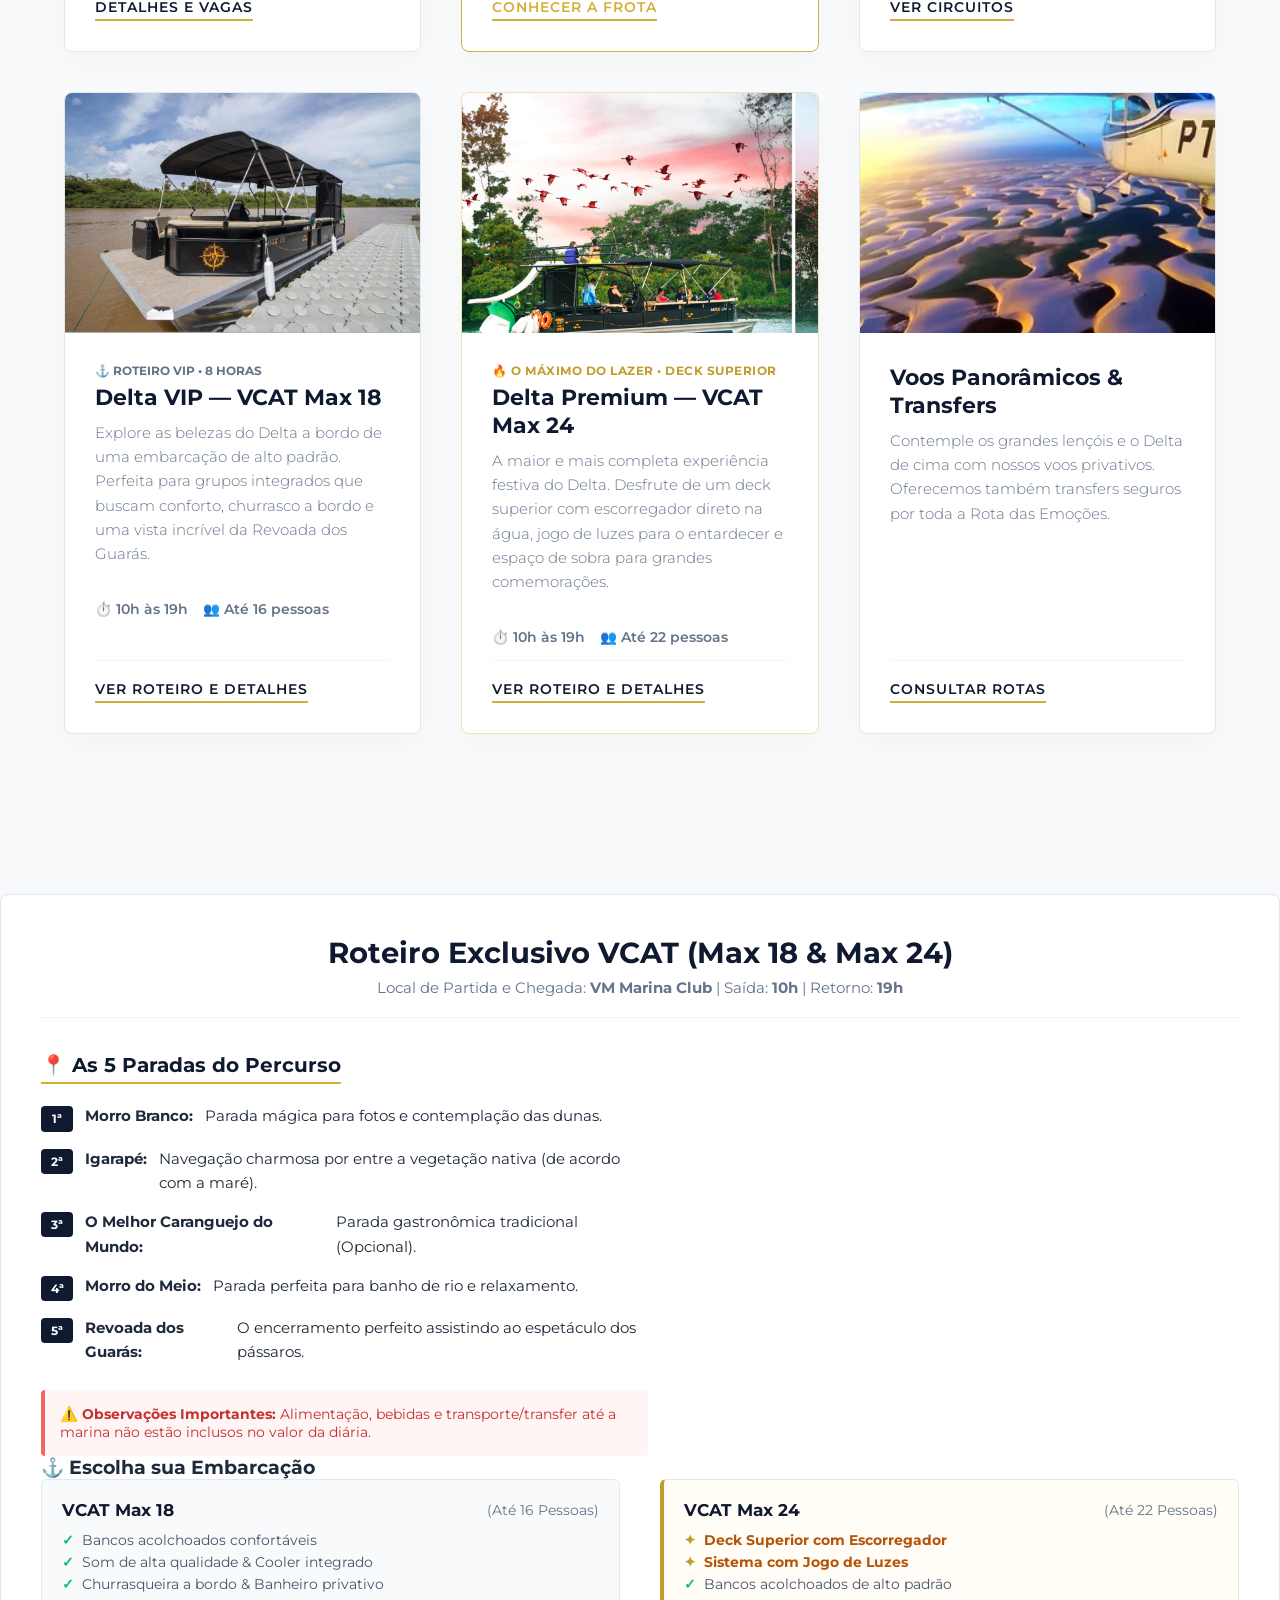
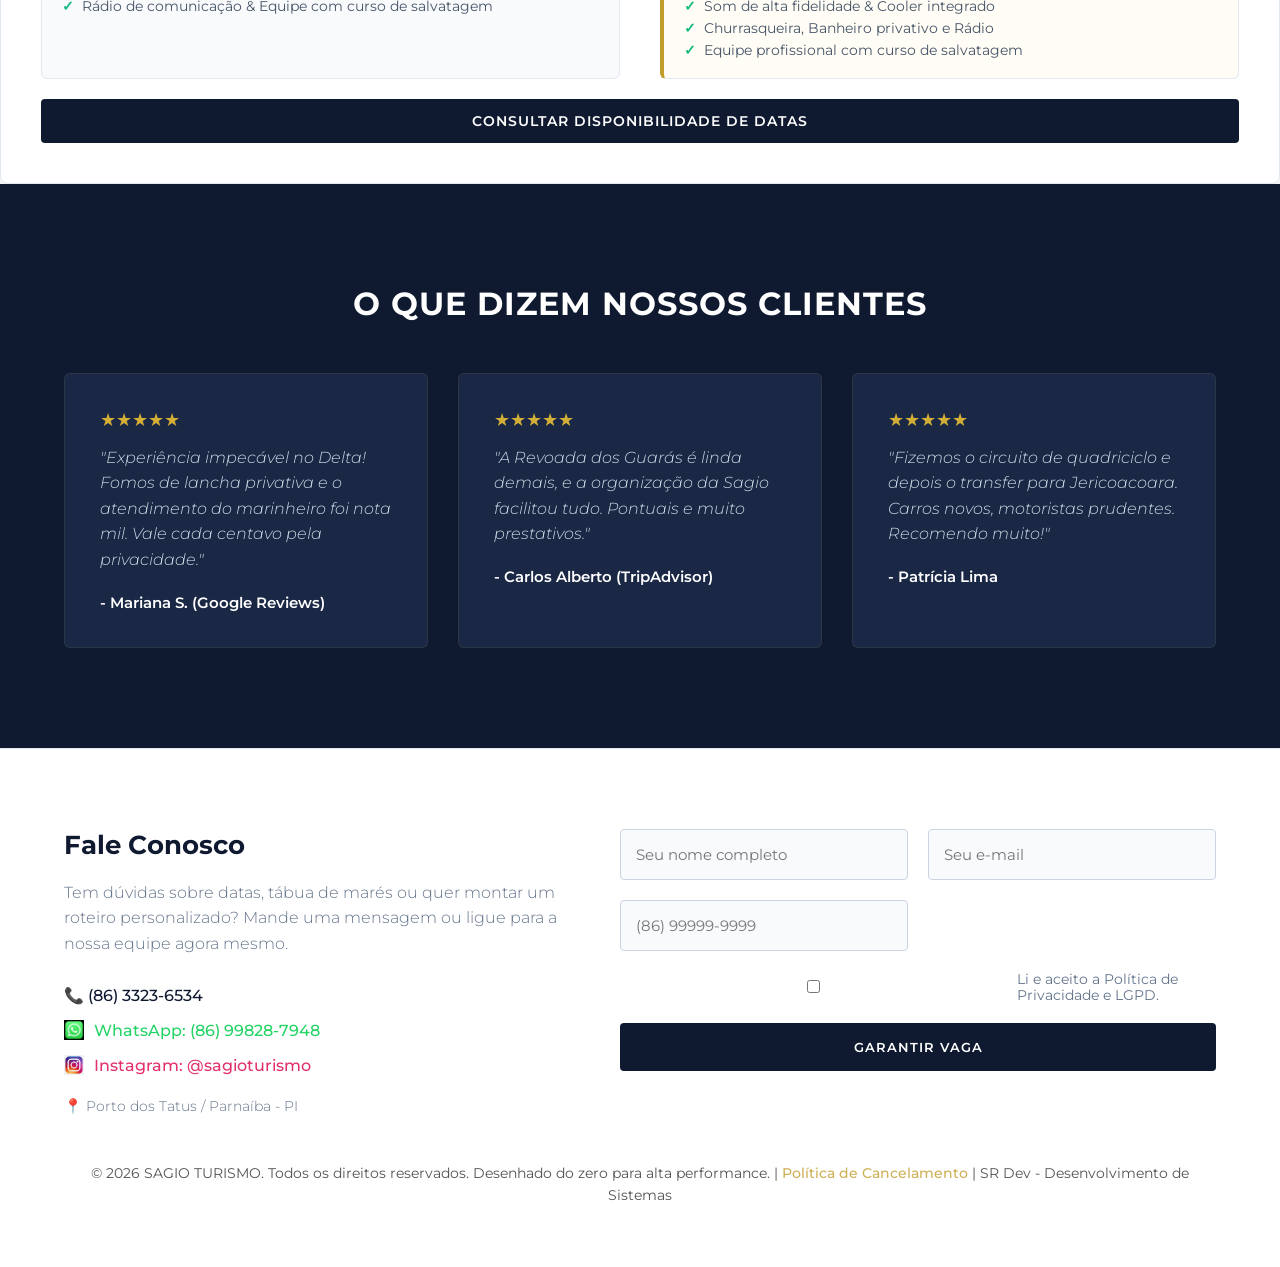
==== commit 27ab3683: "Corrigindo layout do form e do footer no style.css" ====
--- a/index.html
+++ b/index.html
@@ -225,11 +225,9 @@
                     <input type="email" name="email" placeholder="Seu e-mail" required>
                     <input type="tel" name="telefone" placeholder="(86) 99999-9999" required>
 
-                    <div class="form-full checkbox-container">
+                    <div class="checkbox-container">
                         <input type="checkbox" id="aceite" name="aceite" required>
-                        <label for="aceite">
-                            Li e aceito a <a href="/politica-privacidade">Política de Privacidade</a> e LGPD.
-                        </label>
+                        <label for="aceite">Li e aceito a <a href="/politica-privacidade" class="footer-link-item">Política de Privacidade e LGPD.</a></label>
                     </div>
 
                     <button type="submit" class="btn-submit">Garantir Vaga</button>
--- a/css/style.css
+++ b/css/style.css
@@ -391,10 +391,10 @@
     font-size: 0.9rem;
 }
 
-/* Organiza o grid do formulário */
+/* Organiza o grid para o checkbox não ficar solto */
 .footer-form form {
     display: grid;
-    grid-template-columns: 1fr 1fr; /* Duas colunas */
+    grid-template-columns: 1fr 1fr;
     gap: 20px;
 }
 
@@ -405,10 +405,11 @@
 
 /* Estilo para o checkbox ficar alinhado ao texto */
 .checkbox-container {
+    grid-column: span 2; /* Faz o checkbox ocupar a largura total */
     display: flex;
     align-items: center;
     gap: 10px;
-    font-size: 0.9rem;
+    font-size: 0.85rem;
     color: var(--text-light);
 }
 
@@ -442,7 +443,7 @@
 }
 
 .footer-form input:focus,
-.footer-form textarea:focus {
+.sfooter-form textarea:focus {
     outline: none;
     border-color: var(--primary);
 }
@@ -467,11 +468,11 @@
 
 .copyright {
     text-align: center;
-    margin-top: 60px;
-    padding-top: 20px;
-    border-top: 1px solid #e2e8f0;
     font-size: 0.85rem;
-    color: var(--text-light);
+    color: #475569; /* Cinza escuro para garantir leitura em fundo branco */
+    line-height: 1.6;
+    margin-top: 20px;
+    padding-bottom: 20px;
 }
 
 /* ==========================================================================
@@ -718,11 +719,10 @@
     border-top: 1px solid rgba(255, 255, 255, 0.1);
 }
 
+/* Garante que o link de Política de Cancelamento também seja visível */
 .footer-premium a {
-    color: var(--accent);
+    color: var(--primary); /* Ou a cor que preferir, desde que contraste */
     font-weight: 600;
-    margin-left: 5px;
-    transition: color 0.3s;
 }
 
 .footer-premium a:hover {
@@ -732,7 +732,7 @@
 .copyright {
     text-align: center;
     font-size: 0.85rem;
-    color: #ffffff;
+    color: #2d2828;
     opacity: 0.8;
     line-height: 1.6;
     margin-top: 15px;
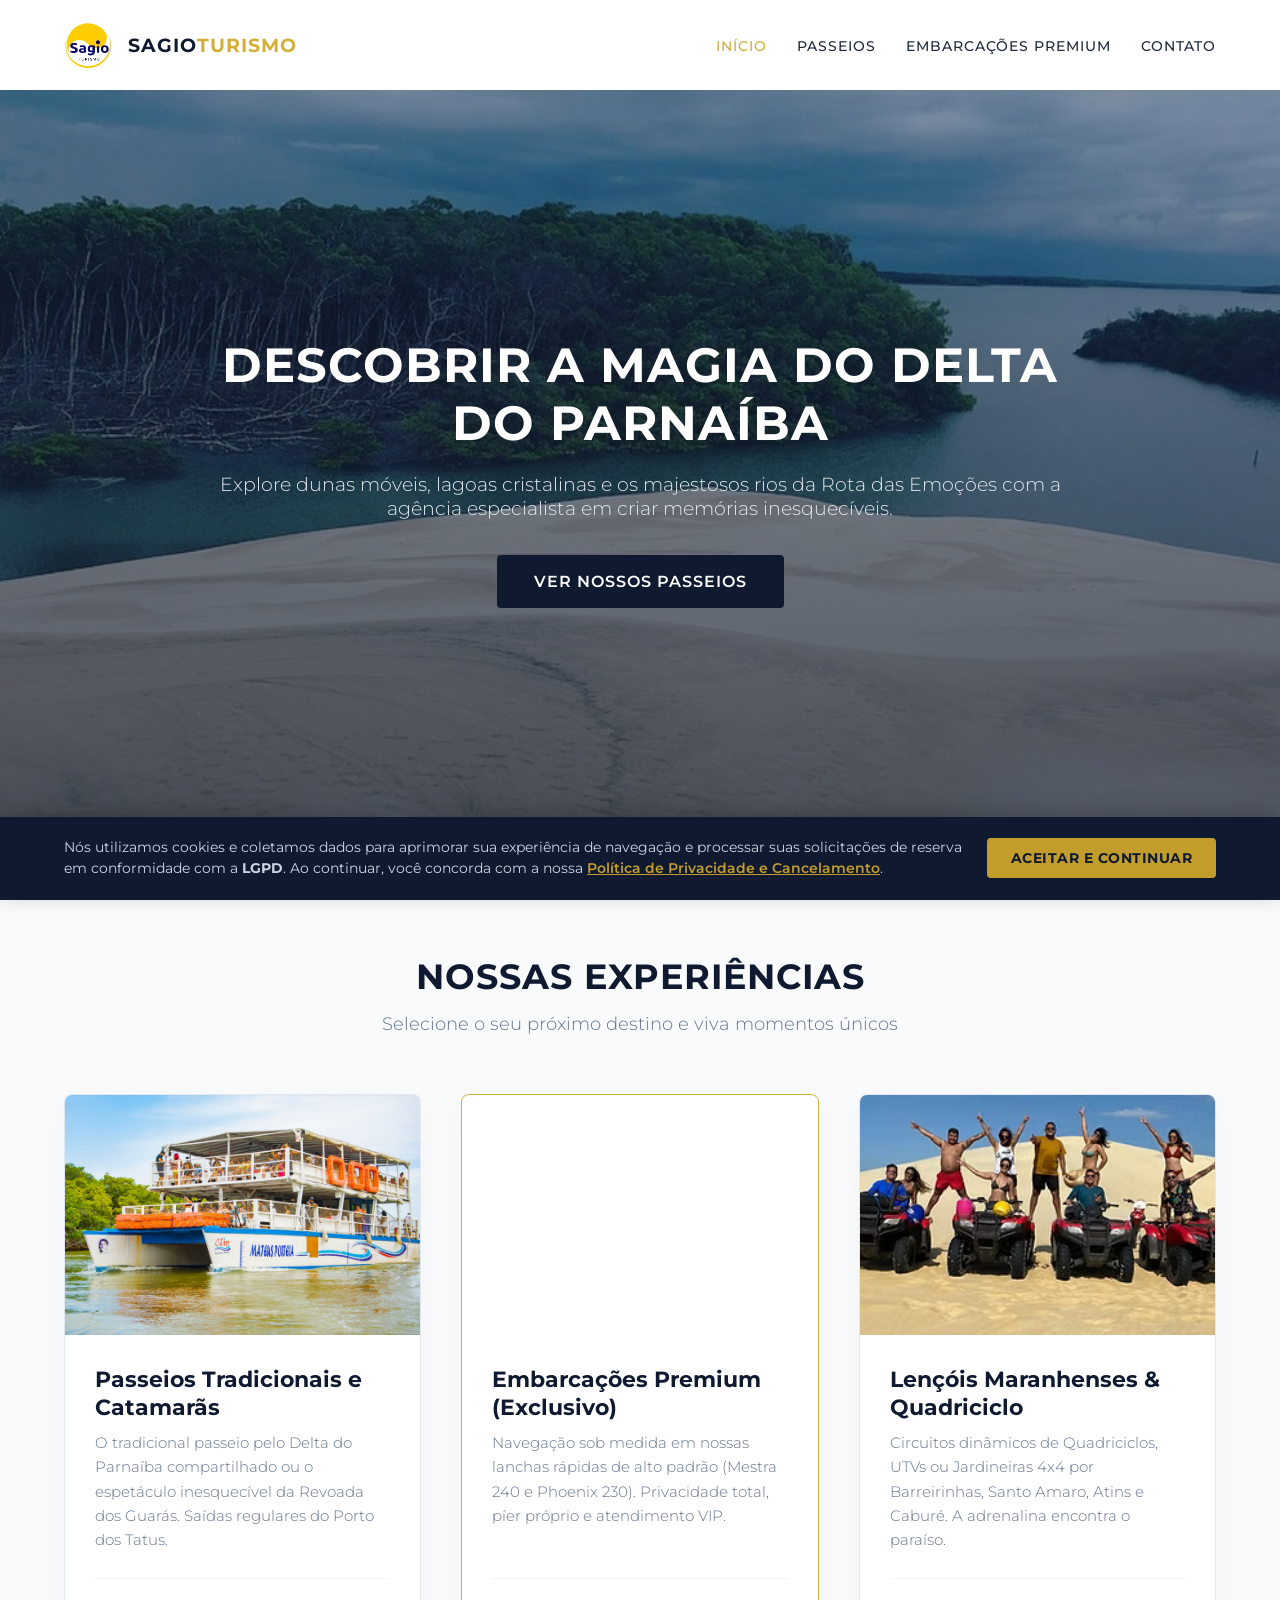
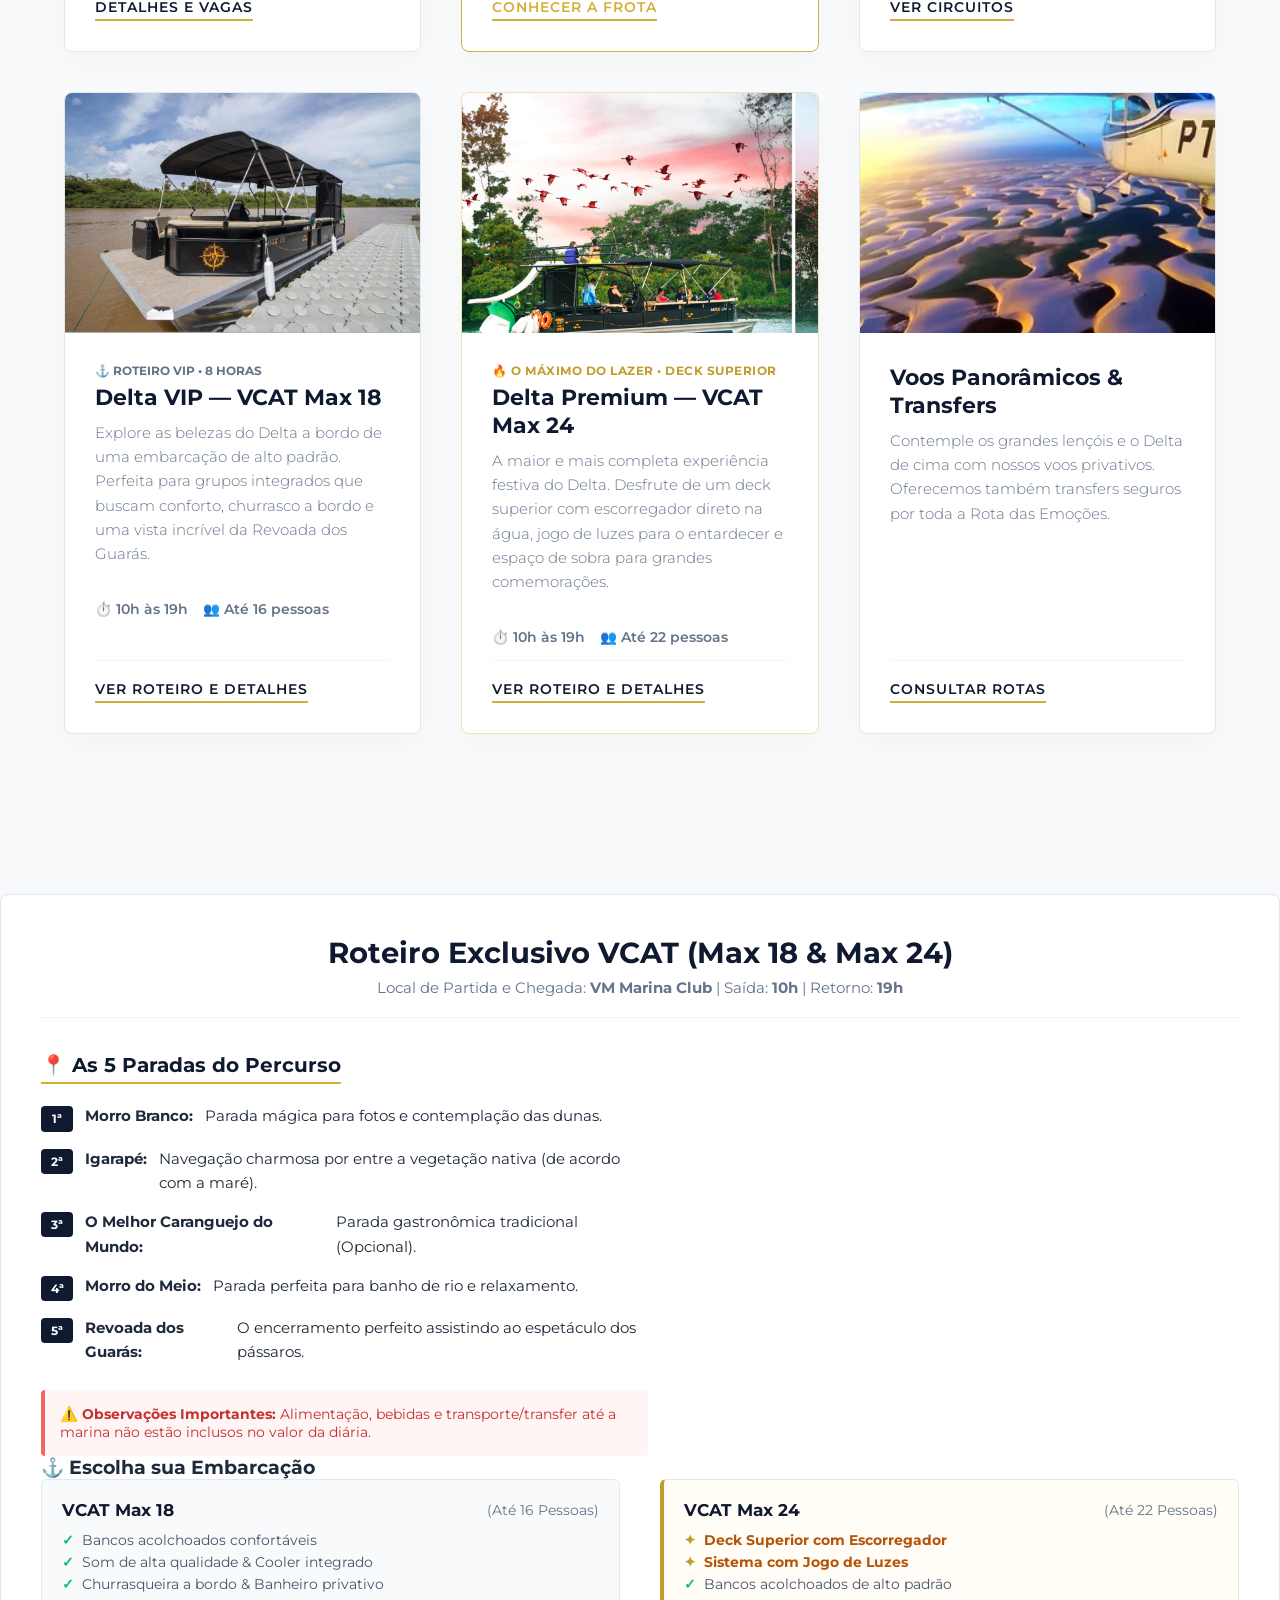
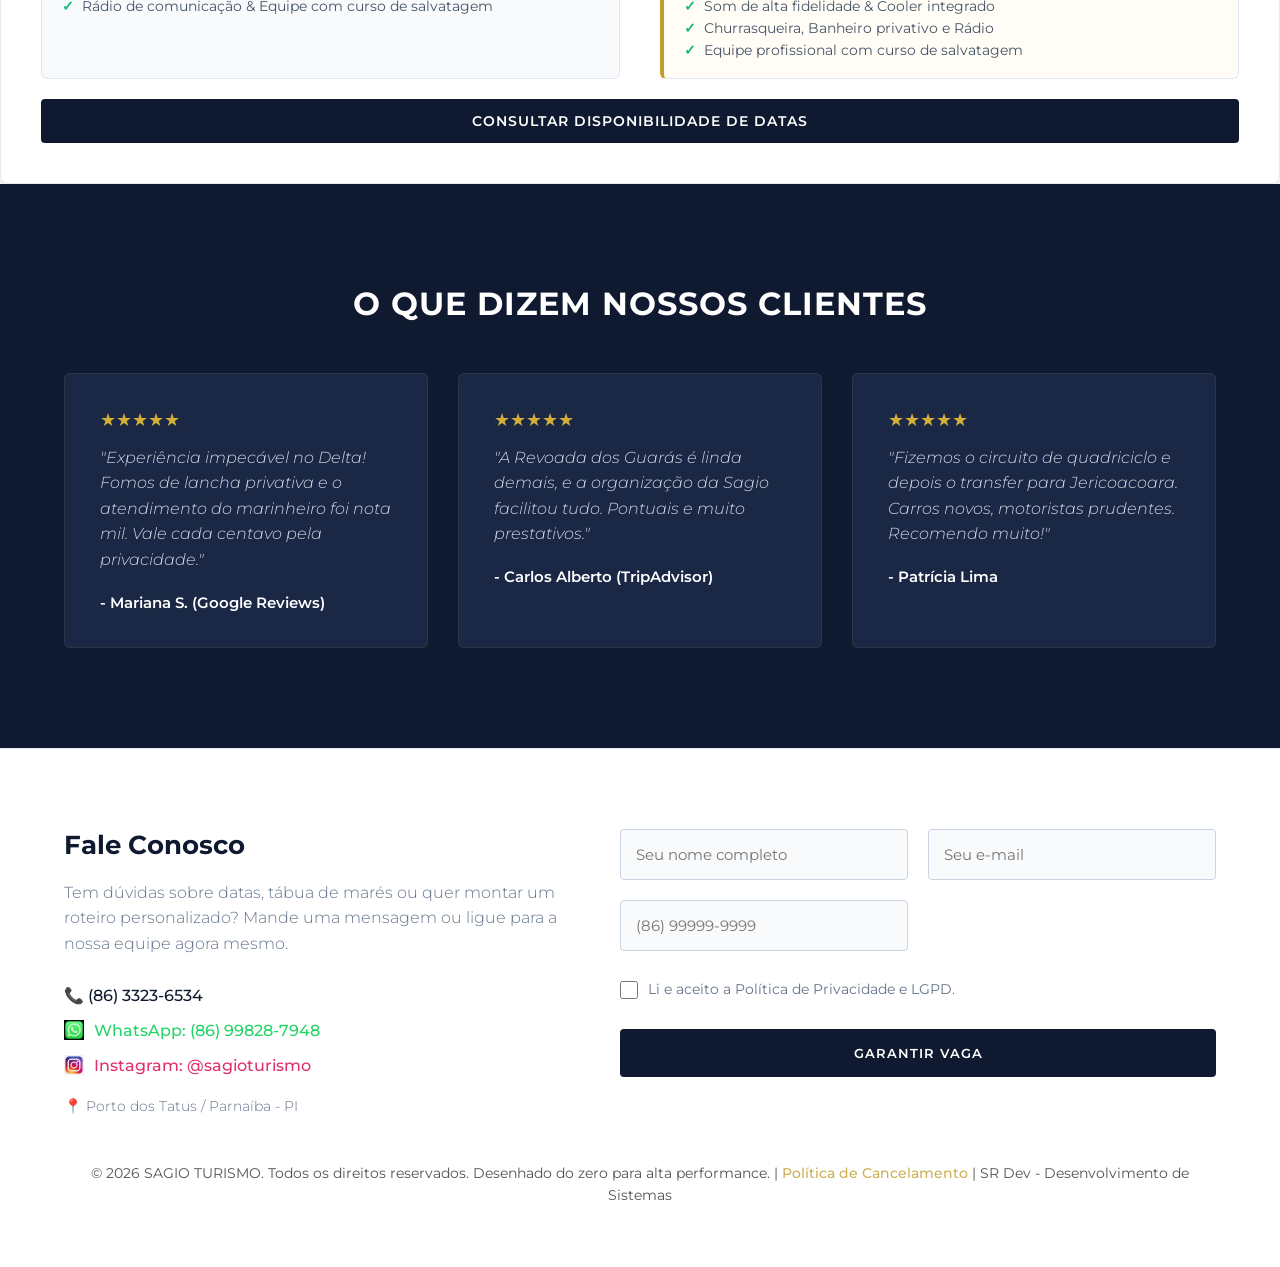
==== commit 6a76a64e: "Alterando as configurações do checkbox e lgpd." ====
--- a/index.html
+++ b/index.html
@@ -21,6 +21,13 @@
             <img src="images/logo_Sagio2.png" alt="Sagio Turismo" class="navbar-logo">
             <div class="logo-text">SAGIO<span>TURISMO</span></div>
         </div>
+
+        <div class="menu-toggle" id="mobile-menu">
+            <span class="bar"></span>
+            <span class="bar"></span>
+            <span class="bar"></span>
+        </div>
+
         <ul class="nav-menu">
             <li><a href="#" class="active">Início</a></li>
             <li><a href="passeios.html">Passeios</a></li>
@@ -227,7 +234,7 @@
 
                     <div class="checkbox-container">
                         <input type="checkbox" id="aceite" name="aceite" required>
-                        <label for="aceite">Li e aceito a <a href="/politica-privacidade" class="footer-link-item">Política de Privacidade e LGPD.</a></label>
+                        <label for="aceite">Li e aceito a Política de Privacidade e LGPD.</label>
                     </div>
 
                     <button type="submit" class="btn-submit">Garantir Vaga</button>
@@ -253,5 +260,14 @@
     <script src="js/lgpd.js" defer></script>
     <script src="js/script.js" defer></script>
 
+    <script>
+        const menu = document.querySelector('#mobile-menu');
+        const menuLinks = document.querySelector('.nav-menu');
+
+        menu.addEventListener('click', function() {
+            menuLinks.classList.toggle('active');
+        });
+    </script>
+
 </body>
 </html>
--- a/css/style.css
+++ b/css/style.css
@@ -95,6 +95,42 @@
     color: var(--accent);
 }
 
+/* Esconde o botão hambúrguer em telas grandes */
+.menu-toggle {
+    display: none;
+    cursor: pointer;
+}
+
+.bar {
+    display: block;
+    width: 25px;
+    height: 3px;
+    margin: 5px auto;
+    background-color: var(--primary);
+}
+
+/* Responsividade para telas menores (ex: abaixo de 768px) */
+@media (max-width: 768px) {
+    .menu-toggle {
+        display: block; /* Mostra o hambúrguer */
+    }
+
+    .nav-menu {
+        position: absolute;
+        top: 80px;
+        left: -100%; /* Esconde o menu fora da tela */
+        flex-direction: column;
+        background-color: #ffffff;
+        width: 100%;
+        text-align: center;
+        transition: 0.3s;
+        box-shadow: 0 10px 10px rgba(0,0,0,0.1);
+    }
+
+    .nav-menu.active {
+        left: 0; /* Traz o menu para a tela */
+    }
+}
 /* ==========================================================================
    SEÇÃO HERO (TOPO DO SITE)
    ========================================================================== */
@@ -398,23 +434,29 @@
     gap: 20px;
 }
 
-/* Garante que elementos como o checkbox ocupem as duas colunas */
-.form-full {
-    grid-column: span 2;
-}
-
 /* Estilo para o checkbox ficar alinhado ao texto */
 .checkbox-container {
-    grid-column: span 2; /* Faz o checkbox ocupar a largura total */
-    display: flex;
-    align-items: center;
-    gap: 10px;
-    font-size: 0.85rem;
+    display: flex;
+    align-items: center;    /* Alinha verticalmente no centro */
+    justify-content: flex-start;
+    gap: 10px;              /* Espaçamento pequeno entre o box e o texto */
+    grid-column: span 2;    /* Faz ocupar a largura total do formulário */
+    margin: 10px 0;
+}
+
+.checkbox-container label {
+    font-size: 0.9rem;
     color: var(--text-light);
-}
-
-.checkbox-container input {
-    width: auto; /* Evita que o checkbox fique gigante */
+    line-height: 1.2;
+    cursor: pointer;
+    white-space: nowrap;    /* Impede a quebra de linha forçada */
+}
+
+.checkbox-container input[type="checkbox"] {
+    margin: 0;
+    width: 18px;
+    height: 18px;
+    flex-shrink: 0;         /* Impede que o checkbox fique pequeno em telas menores */
 }
 
 /* Garante que o botão também ocupe as duas colunas */
